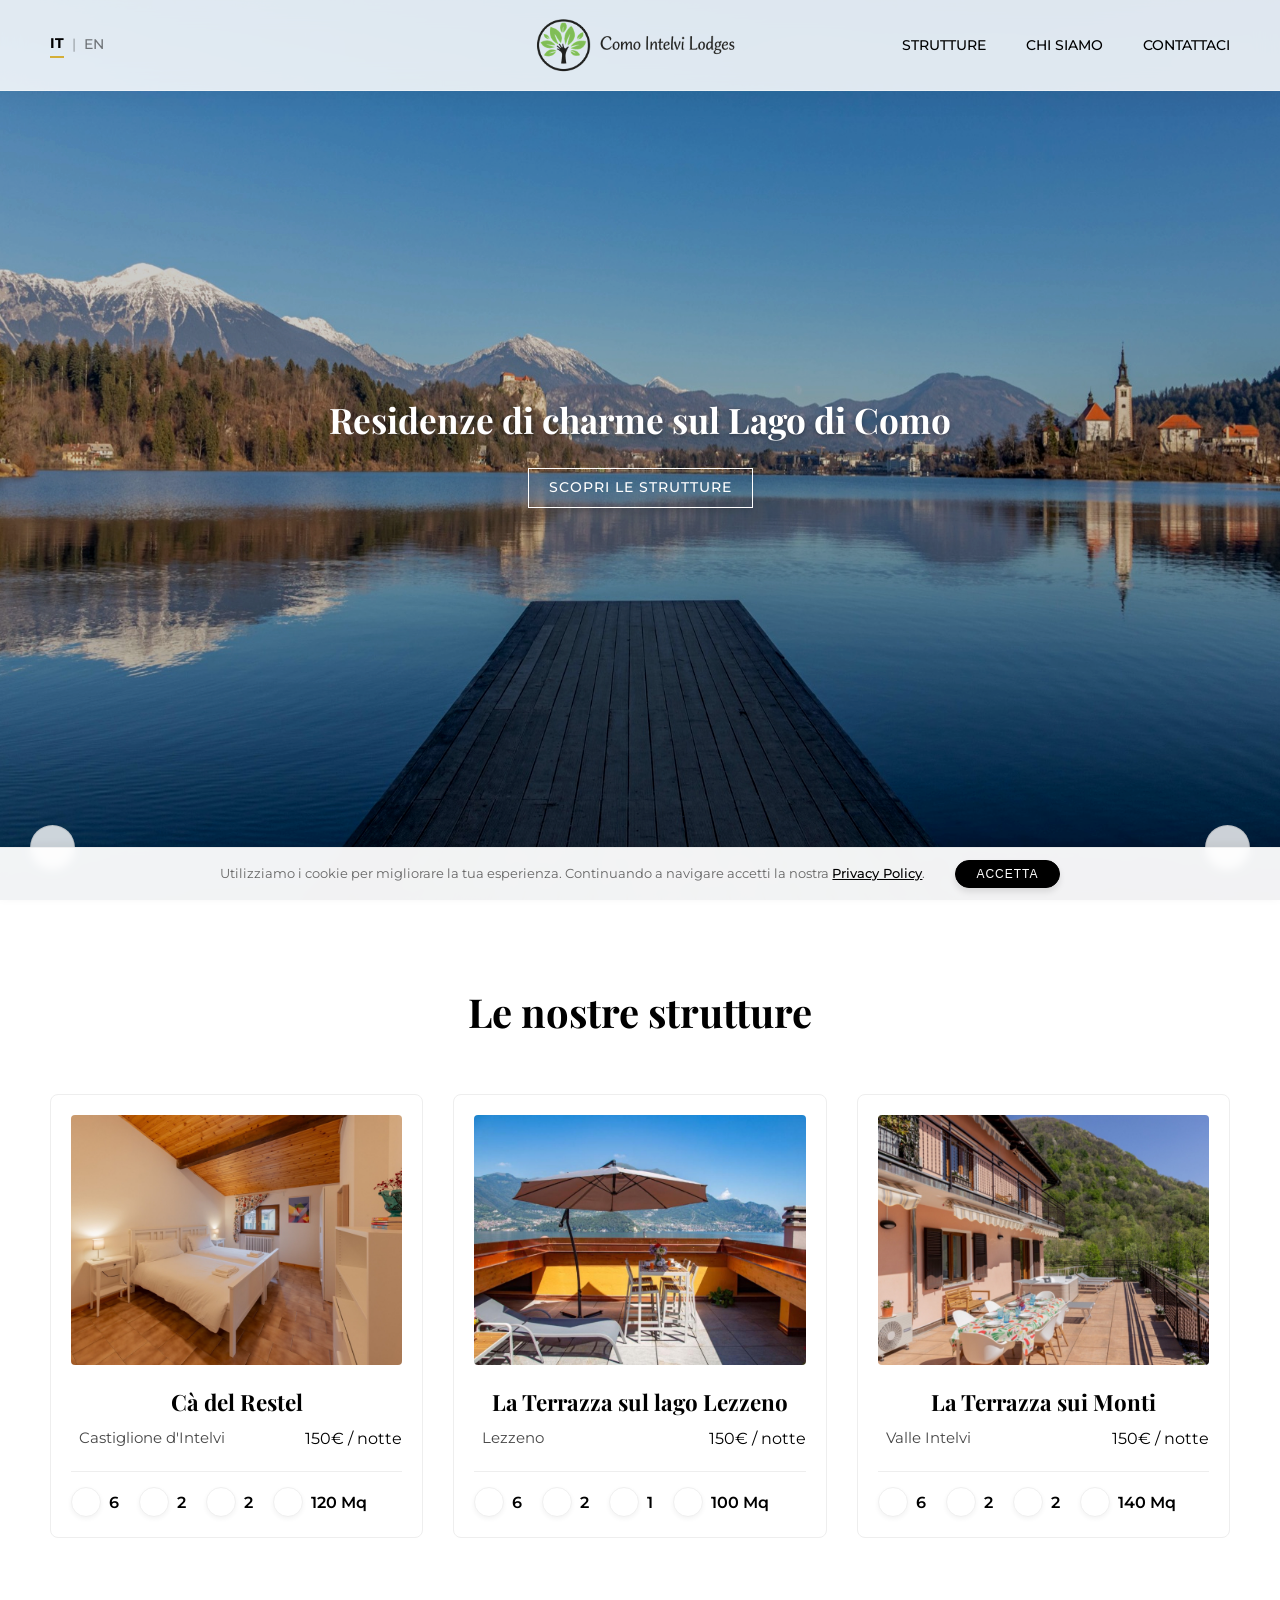
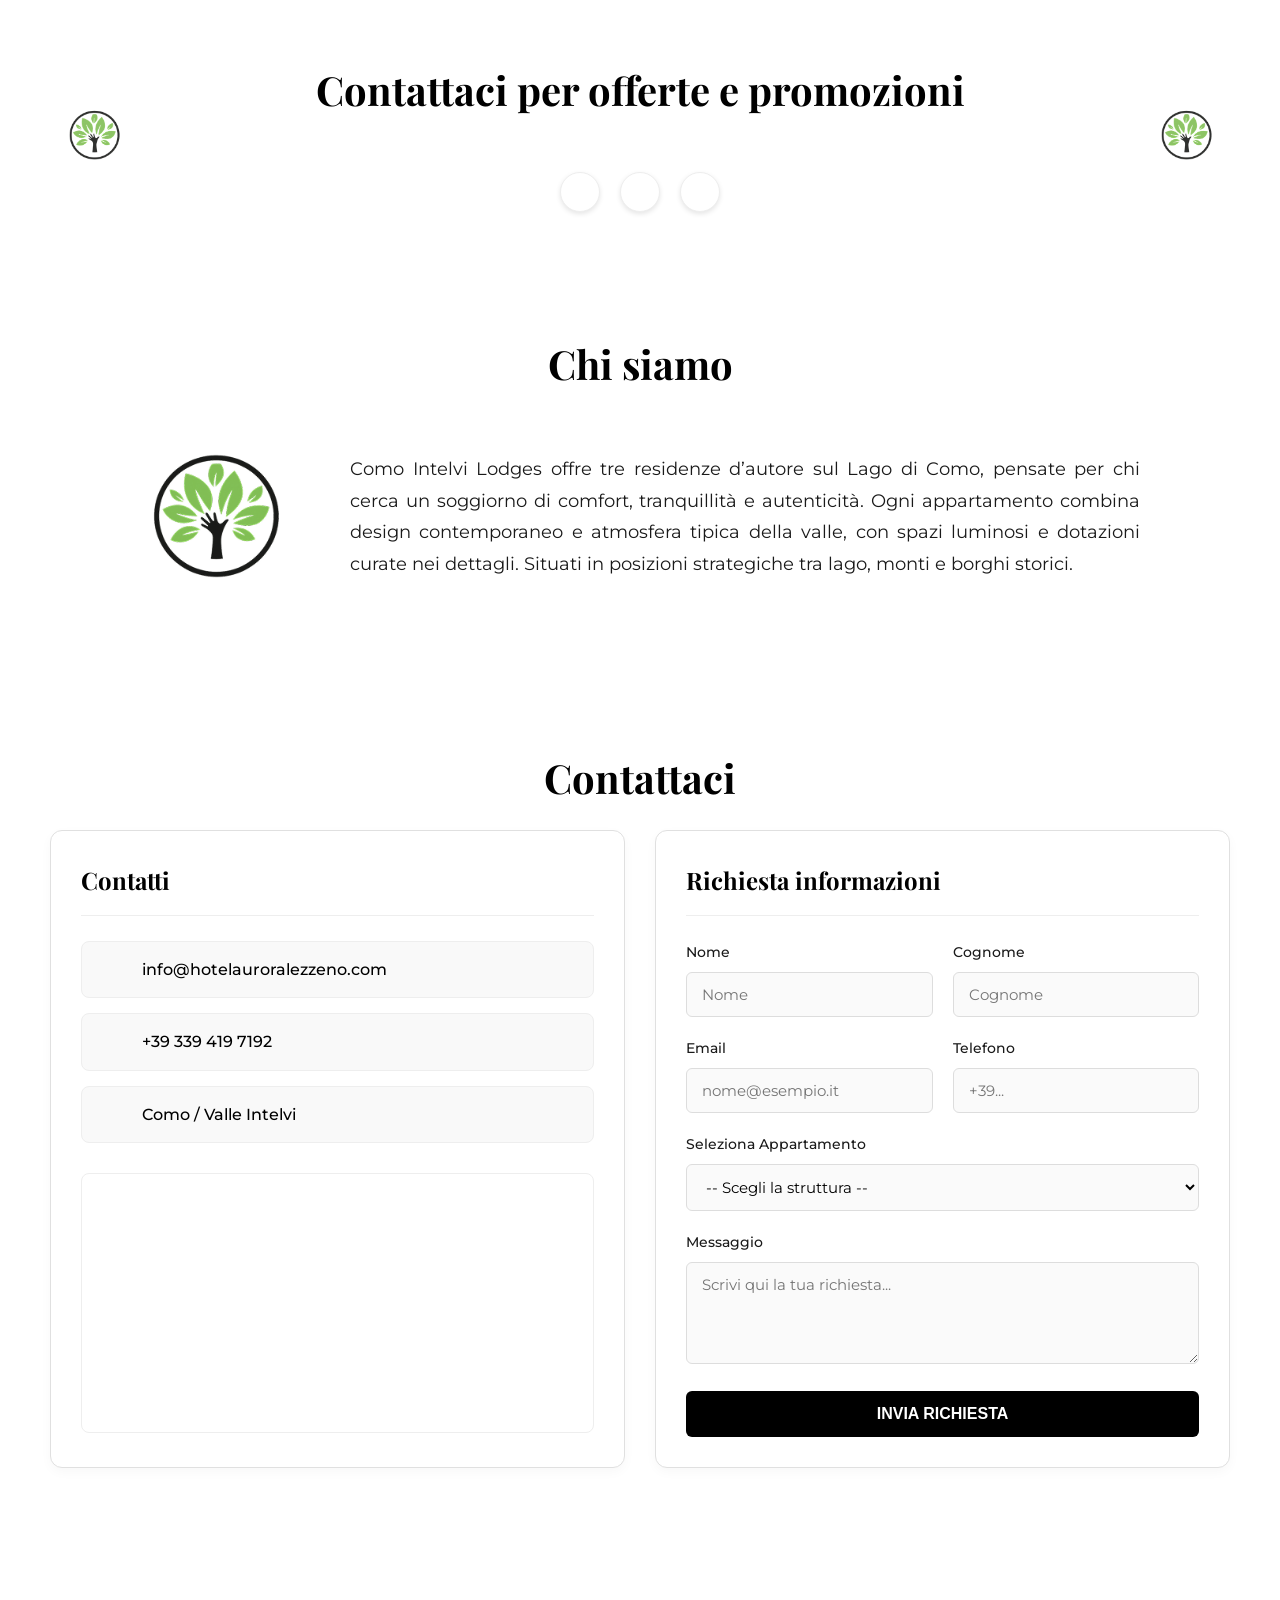
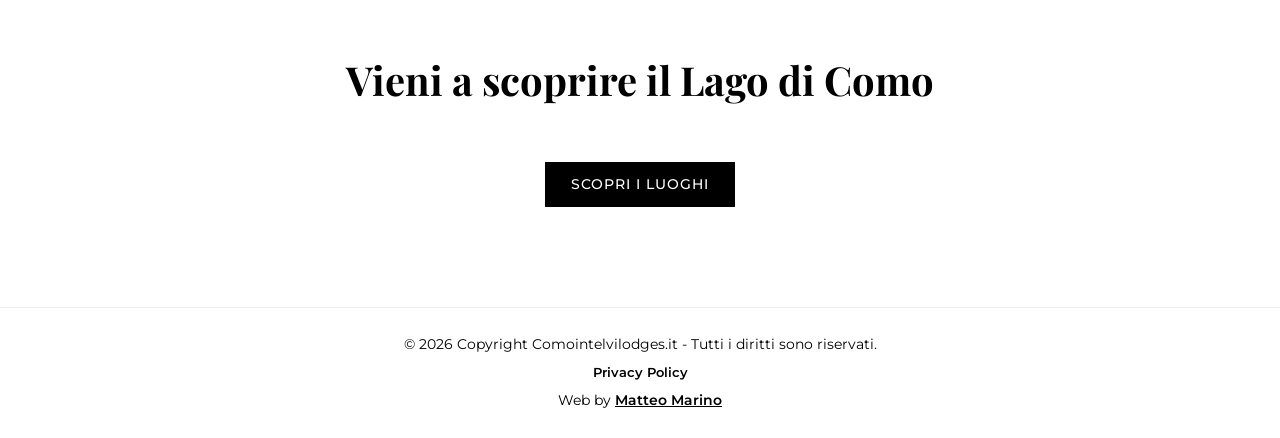
==== index.html @ cec63dc0 "vf 1.1.2 vf 1.1.2" ====
<!DOCTYPE html>
<html lang="it">
<head>
    <meta charset="UTF-8">
    <meta name="viewport" content="width=device-width, initial-scale=1.0">
    <title>Como Intelvi Lodges</title>
    <link rel="preconnect" href="https://fonts.googleapis.com">
    <link rel="preconnect" href="https://fonts.gstatic.com" crossorigin>
    <link href="https://fonts.googleapis.com/css2?family=Montserrat:wght@400;500;600&family=Playfair+Display:wght@700&display=swap" rel="stylesheet">
    <script src="https://unpkg.com/@phosphor-icons/web"></script>
    <link rel="stylesheet" href="style.css?v=10">
    <link rel="stylesheet" href="modal.css">
    <link rel="preload" as="image" href="hero.jpg">
    <link rel="icon" href="favicon.ico" type="image/x-icon">
    
    <!-- Open Graph Meta Tags -->
    <meta property="og:title" content="Como Intelvi Lodges">
    <meta property="og:description" content="Residenze di charme sul Lago di Como">
    <meta property="og:image" content="favicon.png">
    <meta property="og:type" content="website">
    
    <!-- Twitter Card data -->
    <meta name="twitter:card" content="summary_large_image">
    <meta name="twitter:title" content="Como Intelvi Lodges">
    <meta name="twitter:description" content="Residenze di charme sul Lago di Como">
    <meta name="twitter:image" content="favicon.png">

    <div id="cookie-banner" class="cookie-banner">
        <div class="cookie-content">
            <p data-i18n="cookie_text">Utilizziamo i cookie per migliorare la tua esperienza. Continuando a navigare accetti la nostra <a href="privacy.html">Privacy Policy</a>.</p>
            <button id="accept-cookies" class="btn-minimal dark" data-i18n="cookie_accept">Accetta</button>
        </div>
    </div>

    <script src="script.js" defer></script>
</head>
<body>

    <header>
        <div class="lang-switch-container">
            <span class="lang-option active" data-lang="it">IT</span>
            <span class="separator">|</span>
            <span class="lang-option" data-lang="en">EN</span>
        </div>
        <div class="logo-container">
            <img src="logo.png" alt="Como Intelvi Lodges Logo" class="logo">
        </div>
        <div class="menu-toggle">
            <i class="ph ph-list"></i>
        </div>
        <nav>
            <ul>
                <li><a href="#strutture" data-i18n="nav_structures">Strutture</a></li>
                <li><a href="#chi-siamo" data-i18n="nav_about">Chi siamo</a></li>
                <li><a href="#contatti" data-i18n="nav_contact">Contattaci</a></li>
            </ul>
            <img src="favicon.png" alt="Como Intelvi Lodges Icon" class="mobile-menu-icon">
        </nav>
    </header>

    <section id="hero">
        <div class="hero-content">
            <h1 data-i18n="hero_title">Residenze di charme sul Lago di Como</h1>
            <a href="#strutture" class="btn-minimal" data-i18n="hero_cta">Scopri le strutture</a>
        </div>
    </section>

    <section id="strutture">
        <h2 class="reveal" data-i18n="section_structures">Le nostre strutture</h2>
        <div class="strutture-grid">
            <!-- Cà del Restel -->
            <div class="struttura-card" id="card-cadelrestel">
                <img loading="lazy" src="cadelrestel/1.jpg" alt="Cà del Restel" class="card-image">
                <h3>Cà del Restel</h3>
                <div class="card-meta-row">
                    <p class="location"><i class="ph ph-map-pin"></i> Castiglione d'Intelvi</p>
                    <p class="price" data-i18n="price_night">150€ / notte</p>
                </div>
                <div class="card-features">
                    <div class="feature" title="Posti letto" data-i18n-title="feat_beds"><i class="ph ph-bed"></i> 6</div>
                    <div class="feature" title="Bagni" data-i18n-title="feat_bathrooms"><i class="ph ph-shower"></i> 2</div>
                    <div class="feature" title="Posti auto" data-i18n-title="feat_parking"><i class="ph ph-car"></i> 2</div>
                    <div class="feature" title="Superficie" data-i18n-title="feat_surface"><i class="ph ph-ruler"></i> 120 Mq</div>
                </div>
            </div>
            <!-- Terrazza sul lago Lezzeno -->
            <div class="struttura-card" id="card-terrazzalagolezzeno">
                <img src="terrazzalagolezzeno/1.jpg" alt="Terrazza sul lago Lezzeno" class="card-image" loading="lazy">
                <h3>La Terrazza sul lago Lezzeno</h3>
                <div class="card-meta-row">
                    <p class="location"><i class="ph ph-map-pin"></i> Lezzeno</p>
                    <p class="price" data-i18n="price_night">150€ / notte</p>
                </div>
                <div class="card-features">
                    <div class="feature"><i class="ph ph-bed"></i> 6</div>
                    <div class="feature"><i class="ph ph-shower"></i> 2</div>
                    <div class="feature"><i class="ph ph-car"></i> 1</div>
                    <div class="feature"><i class="ph ph-ruler"></i> 100 Mq</div>
                </div>
            </div>
            <!-- La terrazza sui monti -->
            <div class="struttura-card" id="card-terrazzasuimonti">
                <img loading="lazy" src="terrazzasuimonti/1.jpg" alt="La terrazza sui monti" class="card-image">
                <h3>La Terrazza sui Monti</h3>
                <div class="card-meta-row">
                    <p class="location"><i class="ph ph-map-pin"></i> Valle Intelvi</p>
                    <p class="price" data-i18n="price_night">150€ / notte</p>
                </div>
                <div class="card-features">
                    <div class="feature"><i class="ph ph-bed"></i> 6</div>
                    <div class="feature"><i class="ph ph-shower"></i> 2</div>
                    <div class="feature"><i class="ph ph-car"></i> 2</div>
                    <div class="feature"><i class="ph ph-ruler"></i> 140 Mq</div>
                </div>
            </div>
        </div>
    </section>

    <section id="sezione1">
        <img src="favicon.png" class="margin-icon left" alt="Decoration">
        <div class="container">
            <h2 class="reveal" data-i18n="section_offers">Contattaci per offerte e promozioni</h2>
            <div class="contact-icons reveal">
                <a href="https://wa.me/393394197192" target="_blank" class="contact-icon whatsapp">
                    <i class="ph ph-whatsapp-logo"></i>
                </a>
                <a href="mailto:info@hotelauroralezzeno.com" class="contact-icon email">
                    <i class="ph ph-envelope-simple"></i>
                </a>
                <a href="tel:+393394197192" class="contact-icon phone">
                    <i class="ph ph-phone"></i>
                </a>
            </div>
        </div>
        <img src="favicon.png" class="margin-icon right" alt="Decoration">
    </section>

    <section id="chi-siamo">
        <div class="container">
            <h2 class="reveal" data-i18n="section_about">Chi siamo</h2>
            <div class="chi-siamo-wrapper">
                <div class="chi-siamo-image reveal-left">
                    <img src="favicon.png" alt="Como Intelvi Lodges Icon">
                </div>
                <div class="chi-siamo-text reveal-right">
                    <p data-i18n="about_text">Como Intelvi Lodges offre tre residenze d’autore sul Lago di Como, pensate per chi cerca un soggiorno di comfort, tranquillità e autenticità. Ogni appartamento combina design contemporaneo e atmosfera tipica della valle, con spazi luminosi e dotazioni curate nei dettagli. Situati in posizioni strategiche tra lago, monti e borghi storici.</p>
                </div>
            </div>
        </div>
    </section>

    <section id="contatti">
        <div class="container">
            <h2 class="reveal" data-i18n="section_contact">Contattaci</h2>
            <p class="section-subtitle"></p>
            <div class="contatti-wrapper">
                <!-- Box Sinistra: Contatti e Mappa -->
                <div class="contact-card info-card reveal-left">
                    <h3 data-i18n="contact_title">Contatti</h3>
                    <div class="contact-details-boxes">
                        <a href="mailto:info@hotelauroralezzeno.com" class="contact-box">
                            <i class="ph ph-envelope-simple"></i>
                            <span>info@hotelauroralezzeno.com</span>
                        </a>
                        <a href="tel:+393394197192" class="contact-box">
                            <i class="ph ph-phone"></i>
                            <span>+39 339 419 7192</span>
                        </a>
                        <div class="contact-box address">
                            <i class="ph ph-map-pin"></i>
                            <span>Como / Valle Intelvi</span>
                        </div>
                    </div>
                    <div class="map-container">
                        <iframe src="https://www.google.com/maps/embed?pb=!1m18!1m12!1m3!1d179093.0784407519!2d9.066447963364964!3d45.96873549642358!2m3!1f0!2f0!3f0!3m2!1i1024!2i768!4f13.1!3m3!1m2!1s0x4784310557438491%3A0x3344682052601723!2sLago%20di%20Como!5e0!3m2!1sit!2sit!4v1700000000000!5m2!1sit!2sit" width="100%" height="250" style="border:0;" allowfullscreen="" loading="lazy" referrerpolicy="no-referrer-when-downgrade"></iframe>
                    </div>
                </div>

                <!-- Box Destra: Form -->
                <div class="contact-card form-card reveal-right">
                    <h3 data-i18n="form_title">Richiesta informazioni</h3>
                    <form>
                        <div class="form-row">
                            <div class="form-group">
                                <label for="nome" data-i18n="form_name">Nome</label>
                                <input type="text" id="nome" name="nome" placeholder="Nome" data-i18n-placeholder="form_name_placeholder" required>
                            </div>
                            <div class="form-group">
                                <label for="cognome" data-i18n="form_surname">Cognome</label>
                                <input type="text" id="cognome" name="cognome" placeholder="Cognome" data-i18n-placeholder="form_surname_placeholder" required>
                            </div>
                        </div>
                        <div class="form-row">
                            <div class="form-group">
                                <label for="email">Email</label>
                                <input type="email" id="email" name="email" placeholder="nome@esempio.it" required>
                            </div>
                            <div class="form-group">
                                <label for="telefono" data-i18n="form_phone">Telefono</label>
                                <input type="tel" id="telefono" name="telefono" placeholder="+39..." required>
                            </div>
                        </div>
                        <div class="form-group">
                            <label for="appartamento" data-i18n="form_select_apartment">Seleziona Appartamento</label>
                            <select id="appartamento" name="appartamento" required>
                                <option value="" disabled selected data-i18n="form_select_default">-- Scegli la struttura --</option>
                                <option value="cadelrestel">Cà del Restel</option>
                                <option value="terrazzalagolezzeno">Terrazza sul lago Lezzeno</option>
                                <option value="terrazzasuimonti">La terrazza sui monti</option>
                            </select>
                        </div>
                        <div class="form-group">
                            <label for="messaggio" data-i18n="form_message">Messaggio</label>
                            <textarea id="messaggio" name="messaggio" rows="4" placeholder="Scrivi qui la tua richiesta..." data-i18n-placeholder="form_message_placeholder" required></textarea>
                        </div>
                        <button type="submit" class="btn-full" data-i18n="form_submit">Invia richiesta</button>
                    </form>
                </div>
            </div>
        </div>
    </section>

    <section id="scopri-lago">
        <div class="container">
            <h2 class="reveal" data-i18n="section_discover">Vieni a scoprire il Lago di Como</h2>
            <div class="reveal">
                <a href="https://www.lakecomo.is/it/luoghi/" target="_blank" class="btn-black" data-i18n="discover_btn">Scopri i luoghi</a>
            </div>
        </div>
    </section>

    <!-- Floating Action Buttons -->
    <a href="tel:+393394197192" class="float-btn float-left phone" title="Chiamaci" data-i18n-title="action_call">
        <i class="ph ph-phone"></i>
    </a>
    <a href="mailto:info@hotelauroralezzeno.com" class="float-btn float-right email" title="Inviaci una email" data-i18n-title="action_email">
        <i class="ph ph-envelope-simple"></i>
    </a>

    <footer>
        <div class="container">
            <p data-i18n="footer_copyright">&copy; 2026 Copyright Comointelvilodges.it - Tutti i diritti sono riservati.</p>
            <p><a href="privacy.html" style="font-size: 0.8rem; text-decoration: none; color: inherit;" data-i18n="footer_privacy">Privacy Policy</a></p>
            <p class="credits" data-i18n="footer_credits">Web by <a href="https://instagram.com/_matteomarino" target="_blank">Matteo Marino</a></p>
        </div>
    </footer>

    <!-- Mobile Navigation Overlay -->
    <div id="mobile-nav">
        <ul>
            <li><a href="#strutture">Strutture</a></li>
            <li><a href="#chi-siamo">Chi siamo</a></li>
            <li><a href="#contatti">Contattaci</a></li>
        </ul>
        <img src="favicon.png" alt="Como Intelvi Lodges Icon" class="mobile-menu-icon">
    </div>

    <!-- Modal Cà del Restel -->
    <div id="modal-cadelrestel" class="modal">
        <div class="modal-content">
            <span class="close-modal">&times;</span>
            <div class="modal-header">
                <h2>Cà del Restel</h2>
            </div>
            
                        <div class="modal-gallery">
                <!-- Main large photo -->
                <img src="cadelrestel/1.jpg" alt="Cà del Restel Main" class="main-photo" loading="lazy">
                <!-- Grid of other photos -->
                <img src="cadelrestel/2.jpg" alt="Foto 2" loading="lazy">
                <img src="cadelrestel/3.jpg" alt="Foto 3" loading="lazy">
                <img src="cadelrestel/4.jpg" alt="Foto 4" loading="lazy">
                <img src="cadelrestel/5.jpg" alt="Foto 5" loading="lazy">
                <img src="cadelrestel/6.jpg" alt="Foto 6" loading="lazy">
                <img src="cadelrestel/7.jpg" alt="Foto 7" loading="lazy">
                <img src="cadelrestel/8.jpg" alt="Foto 8" loading="lazy">
                <img src="cadelrestel/9.jpg" alt="Foto 9" loading="lazy">
                <img src="cadelrestel/10.jpg" alt="Foto 10" loading="lazy">
                <img src="cadelrestel/11.jpg" alt="Foto 11" loading="lazy">
                <img src="cadelrestel/12.jpg" alt="Foto 12" loading="lazy">
                <img src="cadelrestel/13.jpg" alt="Foto 13" loading="lazy">
                <img src="cadelrestel/14.jpg" alt="Foto 14" loading="lazy">
                <img src="cadelrestel/15.jpg" alt="Foto 15" loading="lazy">
                <img src="cadelrestel/16.jpg" alt="Foto 16" loading="lazy">
                <img src="cadelrestel/17.jpg" alt="Foto 17" loading="lazy">
                <img src="cadelrestel/18.jpg" alt="Foto 18" loading="lazy">
                <img src="cadelrestel/19.jpg" alt="Foto 19" loading="lazy">
                <img src="cadelrestel/20.jpg" alt="Foto 20" loading="lazy">
                <img src="cadelrestel/21.jpg" alt="Foto 21" loading="lazy">
                <img src="cadelrestel/22.jpg" alt="Foto 22" loading="lazy">
                <img src="cadelrestel/23.jpg" alt="Foto 23" loading="lazy">
                <img src="cadelrestel/24.jpg" alt="Foto 24" loading="lazy">
                <img src="cadelrestel/25.jpg" alt="Foto 25" loading="lazy">
            </div>

            <div class="modal-body">
                <div class="modal-description">
                    <h3 data-i18n="modal_desc_title">Descrizione</h3>
                    <p data-i18n="cadelrestel_desc_1">A Castiglione dʼIntelvi, a 13 km da Monte Generoso e 15 km da Villa Carlotta, Cà del Restel propone un alloggio con WiFi gratuito, aria condizionata e terrazza. L’appartamento dispone di 2 posti auto all'aperto (no garage) con colonnina per ricarica elettrica e si trova in una zona dove potrete praticare l’escursionismo e il ciclismo.</p>
                    <p data-i18n="cadelrestel_desc_2">Questo appartamento presenta 3 camere da letto per un totale di 6 posti letto, 2 bagni, lenzuola, asciugamani, 2 TV LCD, una zona pranzo, una cucina con utensili e un balcone con vista sulla montagna. Parco Swissminiatur è a 21 km da questo appartamento, mentre Museo Villa Olmo si trova a 24 km dalla struttura.</p>
                    
                    <div class="modal-features">
                        <div class="modal-feature-item">
                            <i class="ph ph-bed"></i>
                            <div class="modal-feature-text">
                                <span class="value">3</span>
                                <span class="label" data-i18n="feat_bedrooms">Bedrooms</span>
                            </div>
                        </div>
                        <div class="modal-feature-item">
                            <i class="ph ph-users"></i>
                            <div class="modal-feature-text">
                                <span class="value">6</span>
                                <span class="label" data-i18n="feat_beds">Posti Letto</span>
                            </div>
                        </div>
                        <div class="modal-feature-item">
                            <i class="ph ph-shower"></i>
                            <div class="modal-feature-text">
                                <span class="value">2</span>
                                <span class="label" data-i18n="feat_bathrooms">Bathrooms</span>
                            </div>
                        </div>
                        <div class="modal-feature-item">
                            <i class="ph ph-car"></i>
                            <div class="modal-feature-text">
                                <span class="value">2</span>
                                <span class="label" data-i18n="feat_parking">Posti Auto</span>
                            </div>
                        </div>
                        <div class="modal-feature-item">
                            <i class="ph ph-ruler"></i>
                            <div class="modal-feature-text">
                                <span class="value">120 Mq</span>
                                <span class="label" data-i18n="feat_surface">Superficie</span>
                            </div>
                        </div>
                        <div class="modal-feature-item">
                            <i class="ph ph-television"></i>
                            <div class="modal-feature-text">
                                <span class="value">2</span>
                                <span class="label" data-i18n="feat_tv">TV LCD</span>
                            </div>
                        </div>
                        <div class="modal-feature-item">
                            <i class="ph ph-calendar"></i>
                            <div class="modal-feature-text">
                                <span class="value">2016</span>
                                <span class="label" data-i18n="feat_year">Year Built</span>
                            </div>
                        </div>
                        <!-- New Features -->
                        <div class="modal-feature-item">
                            <i class="ph ph-wifi-high"></i>
                            <div class="modal-feature-text">
                                <span class="value" data-i18n="feat_included">Incluso</span>
                                <span class="label">WiFi</span>
                            </div>
                        </div>
                        <div class="modal-feature-item">
                            <i class="ph ph-snowflake"></i>
                            <div class="modal-feature-text">
                                <span class="value" data-i18n="feat_yes">Sì</span>
                                <span class="label" data-i18n="feat_ac">Aria Cond.</span>
                            </div>
                        </div>
                        <div class="modal-feature-item">
                            <i class="ph ph-cigarette"></i>
                            <div class="modal-feature-text">
                                <span class="value" data-i18n="feat_yes">Sì</span>
                                <span class="label" data-i18n="feat_smoking">Area Fumatori</span>
                            </div>
                        </div>
                    </div>
                </div>

                <div class="modal-location">
                    <h3 data-i18n="modal_location_title">Posizione</h3>
                    <div class="address-box">
                        <i class="ph ph-map-pin"></i>
                        <p>Via Roma, 9<br>22023 Castiglione dʼIntelvi (CO)</p>
                    </div>
                    <div class="modal-map">
                        <iframe src="https://www.google.com/maps/embed?pb=!1m18!1m12!1m3!1d2779.673895697672!2d9.0833!3d45.9667!2m3!1f0!2f0!3f0!3m2!1i1024!2i768!4f13.1!3m3!1m2!1s0x478423f8b0b0b0b1%3A0x0!2sVia%20Roma%2C%209%2C%2022023%20Castiglione%20d'Intelvi%20CO!5e0!3m2!1sit!2sit!4v1700000000000!5m2!1sit!2sit" width="100%" height="100%" style="border:0;" allowfullscreen="" loading="lazy" referrerpolicy="no-referrer-when-downgrade"></iframe>
                    </div>
                    <div class="modal-contact-boxes">
                        <a href="mailto:info@hotelauroralezzeno.com" class="contact-box">
                            <i class="ph ph-envelope-simple"></i>
                            <span>info@hotelauroralezzeno.com</span>
                        </a>
                        <a href="tel:+393394197192" class="contact-box">
                            <i class="ph ph-phone"></i>
                            <span>+39 339 419 7192</span>
                        </a>
                    </div>
                </div>
            </div>
        </div>
    </div>

    <!-- Modal Terrazza sul lago Lezzeno -->
    <div id="modal-terrazzalagolezzeno" class="modal">
        <div class="modal-content">
            <span class="close-modal">&times;</span>
            <div class="modal-header">
                <h2>La Terrazza sul lago Lezzeno</h2>
            </div>
            
            <div class="modal-gallery">
                <!-- Main large photo -->
                <img src="terrazzalagolezzeno/1.jpg" alt="Terrazza Lezzeno Main" class="main-photo" loading="lazy">
                <!-- Grid of other photos -->
                <img src="terrazzalagolezzeno/2.jpg" alt="Foto 2" loading="lazy">
            </div>

            <div class="modal-body">
                <div class="modal-description">
                    <h3 data-i18n="modal_desc_title">Descrizione</h3>
                    <p data-i18n="lezzeno_desc_1">Con vista sulla città, La Terrazza sul lago Lezzeno mette a disposizione un alloggio dotato di splendida terrazza rooftop con vista lago stupenda e balcone, a circa 6,5 km da Imbarco Battelli Bellagio. L’alloggio dista 5,7 km da I Giardini di Villa Melzi e offre il WiFi gratuito e 1 posto auto privato scoperto (no garage) a 100 metri.</p>
                    <p data-i18n="lezzeno_desc_2">Questa casa vacanze con aria condizionata comprende 3 camere da letto per un totale di 6 posti letto, un soggiorno, una cucina con utensili, frigorifero e macchina da caffè, 2 TV LCD e 2 bagni con bidet e doccia. Presso questa casa vacanze troverete asciugamani e lenzuola tra i servizi offerti.</p>
                    <p data-i18n="lezzeno_desc_3">Nelle vicinanze potrete praticare il ciclismo. Stazione di Como Lago è a 23 km da questa casa vacanze, mentre Basilica di San Fedele si trova a 24 km dalla struttura. Aeroporto di Bergamo-Orio al Serio si trova a 66 km di distanza.</p>
                    
                    <div class="modal-features">
                        <div class="modal-feature-item">
                            <i class="ph ph-bed"></i>
                            <div class="modal-feature-text">
                                <span class="value">3</span>
                                <span class="label" data-i18n="feat_bedrooms">Bedrooms</span>
                            </div>
                        </div>
                        <div class="modal-feature-item">
                            <i class="ph ph-users"></i>
                            <div class="modal-feature-text">
                                <span class="value">6</span>
                                <span class="label" data-i18n="feat_beds">Posti Letto</span>
                            </div>
                        </div>
                        <div class="modal-feature-item">
                            <i class="ph ph-shower"></i>
                            <div class="modal-feature-text">
                                <span class="value">2</span>
                                <span class="label" data-i18n="feat_bathrooms">Bathrooms</span>
                            </div>
                        </div>
                        <div class="modal-feature-item">
                            <i class="ph ph-car"></i>
                            <div class="modal-feature-text">
                                <span class="value">1</span>
                                <span class="label" data-i18n="feat_parking_single">Posto Auto</span>
                            </div>
                        </div>
                        <div class="modal-feature-item">
                            <i class="ph ph-ruler"></i>
                            <div class="modal-feature-text">
                                <span class="value">100 Mq</span>
                                <span class="label" data-i18n="feat_surface">Superficie</span>
                            </div>
                        </div>
                        <div class="modal-feature-item">
                            <i class="ph ph-television"></i>
                            <div class="modal-feature-text">
                                <span class="value">2</span>
                                <span class="label">TV LCD</span>
                            </div>
                        </div>
                        <div class="modal-feature-item">
                            <i class="ph ph-calendar"></i>
                            <div class="modal-feature-text">
                                <span class="value">2016</span>
                                <span class="label" data-i18n="feat_year">Year Built</span>
                            </div>
                        </div>
                        <div class="modal-feature-item">
                            <i class="ph ph-wifi-high"></i>
                            <div class="modal-feature-text">
                                <span class="value" data-i18n="feat_included">Incluso</span>
                                <span class="label">WiFi</span>
                            </div>
                        </div>
                        <div class="modal-feature-item">
                            <i class="ph ph-snowflake"></i>
                            <div class="modal-feature-text">
                                <span class="value" data-i18n="feat_yes">Sì</span>
                                <span class="label" data-i18n="feat_ac">Aria Cond.</span>
                            </div>
                        </div>
                        <div class="modal-feature-item">
                            <i class="ph ph-cigarette"></i>
                            <div class="modal-feature-text">
                                <span class="value" data-i18n="feat_yes">Sì</span>
                                <span class="label" data-i18n="feat_smoking">Area Fumatori</span>
                            </div>
                        </div>
                    </div>
                </div>

                <div class="modal-location">
                    <h3 data-i18n="modal_location_title">Posizione</h3>
                    <div class="address-box">
                        <i class="ph ph-map-pin"></i>
                        <p>Lezzeno (CO)</p>
                    </div>
                    <div class="modal-map">
                        <iframe src="https://www.google.com/maps/embed?pb=!1m18!1m12!1m3!1d22228.48622631557!2d9.17548855!3d45.94697965!2m3!1f0!2f0!3f0!3m2!1i1024!2i768!4f13.1!3m3!1m2!1s0x478418c303867605%3A0x4081c7921312380!2s22025%20Lezzeno%20CO!5e0!3m2!1sit!2sit!4v1705934000000!5m2!1sit!2sit" width="100%" height="100%" style="border:0;" allowfullscreen="" loading="lazy" referrerpolicy="no-referrer-when-downgrade"></iframe>
                    </div>
                    <div class="modal-contact-boxes">
                        <a href="mailto:info@hotelauroralezzeno.com" class="contact-box">
                            <i class="ph ph-envelope-simple"></i>
                            <span>info@hotelauroralezzeno.com</span>
                        </a>
                        <a href="tel:+393394197192" class="contact-box">
                            <i class="ph ph-phone"></i>
                            <span>+39 339 419 7192</span>
                        </a>
                    </div>
                </div>
            </div>
        </div>
    </div>



    <!-- Modal La Terrazza sui Monti -->
    <div id="modal-terrazzasuimonti" class="modal">
        <div class="modal-content">
            <span class="close-modal">&times;</span>
            <div class="modal-header">
                <h2>La Terrazza sui Monti</h2>
            </div>
            
                        <div class="modal-gallery">
                <!-- Main large photo -->
                <img src="terrazzasuimonti/1.jpg" alt="La Terrazza sui Monti Main" class="main-photo" loading="lazy">
                <!-- Grid of other photos -->
                <img src="terrazzasuimonti/2.jpg" alt="Foto 2" loading="lazy">
                <img src="terrazzasuimonti/3.jpg" alt="Foto 3" loading="lazy">
                <img src="terrazzasuimonti/4.jpg" alt="Foto 4" loading="lazy">
                <img src="terrazzasuimonti/5.jpg" alt="Foto 5" loading="lazy">
                <img src="terrazzasuimonti/6.jpg" alt="Foto 6" loading="lazy">
                <img src="terrazzasuimonti/7.jpg" alt="Foto 7" loading="lazy">
                <img src="terrazzasuimonti/8.jpg" alt="Foto 8" loading="lazy">
                <img src="terrazzasuimonti/9.jpg" alt="Foto 9" loading="lazy">
                <img src="terrazzasuimonti/10.jpg" alt="Foto 10" loading="lazy">
                <img src="terrazzasuimonti/11.jpg" alt="Foto 11" loading="lazy">
                <img src="terrazzasuimonti/12.jpg" alt="Foto 12" loading="lazy">
                <img src="terrazzasuimonti/13.jpg" alt="Foto 13" loading="lazy">
                <img src="terrazzasuimonti/14.jpg" alt="Foto 14" loading="lazy">
                <img src="terrazzasuimonti/15.jpg" alt="Foto 15" loading="lazy">
                <img src="terrazzasuimonti/16.jpg" alt="Foto 16" loading="lazy">
                <img src="terrazzasuimonti/17.jpg" alt="Foto 17" loading="lazy">
                <img src="terrazzasuimonti/18.jpg" alt="Foto 18" loading="lazy">
                <img src="terrazzasuimonti/19.jpg" alt="Foto 19" loading="lazy">
                <img src="terrazzasuimonti/20.jpg" alt="Foto 20" loading="lazy">
                <img src="terrazzasuimonti/21.jpg" alt="Foto 21" loading="lazy">
                <img src="terrazzasuimonti/22.jpg" alt="Foto 22" loading="lazy">
                <img src="terrazzasuimonti/23.jpg" alt="Foto 23" loading="lazy">
                <img src="terrazzasuimonti/24.jpg" alt="Foto 24" loading="lazy">
                <img src="terrazzasuimonti/25.jpg" alt="Foto 25" loading="lazy">
                <img src="terrazzasuimonti/26.jpg" alt="Foto 26" loading="lazy">
                <img src="terrazzasuimonti/27.jpg" alt="Foto 27" loading="lazy">
                <img src="terrazzasuimonti/28.jpg" alt="Foto 28" loading="lazy">
                <img src="terrazzasuimonti/29.jpg" alt="Foto 29" loading="lazy">
                <img src="terrazzasuimonti/30.jpg" alt="Foto 30" loading="lazy">
                <img src="terrazzasuimonti/31.jpg" alt="Foto 31" loading="lazy">
                <img src="terrazzasuimonti/32.jpg" alt="Foto 32" loading="lazy">
                <img src="terrazzasuimonti/33.jpg" alt="Foto 33" loading="lazy">
                <img src="terrazzasuimonti/34.jpg" alt="Foto 34" loading="lazy">
                <img src="terrazzasuimonti/35.jpg" alt="Foto 35" loading="lazy">
                <img src="terrazzasuimonti/36.jpg" alt="Foto 36" loading="lazy">
                <img src="terrazzasuimonti/37.jpg" alt="Foto 37" loading="lazy">
                <img src="terrazzasuimonti/38.jpg" alt="Foto 38" loading="lazy">
                <img src="terrazzasuimonti/39.jpg" alt="Foto 39" loading="lazy">
                <img src="terrazzasuimonti/40.jpg" alt="Foto 40" loading="lazy">
                <img src="terrazzasuimonti/41.jpg" alt="Foto 41" loading="lazy">
                <img src="terrazzasuimonti/42.jpg" alt="Foto 42" loading="lazy">
            </div>

            <div class="modal-body">
                <div class="modal-description">
                    <h3 data-i18n="modal_desc_title">Descrizione</h3>
                    <p data-i18n="monti_desc_1">Con vista sulla vallata e sui monti, La Terrazza sui Monti propone un alloggio con balcone e macchina da caffè, a circa 15 km da Villa Carlotta. Con aria condizionata, l’alloggio è a 13 km da Monte Generoso e offre WiFi gratis e 2 posti auto all'aperto (no garage) con colonnina per ricarica elettrica.</p>
                    <p data-i18n="monti_desc_2">Questo appartamento presenta 3 camere da letto per un totale di 6 posti letto, 2 bagni, lenzuola, asciugamani, 2 TV LCD, una zona pranzo, una cucina con utensili e un terrazzo di 60 mq con vasca Jacuzzi riscaldata, tavoli, lettini e tende da sole. Presso questo appartamento potrete usufruire di una vasca idromassaggio.</p>
                    <p data-i18n="monti_desc_3">Parco Swissminiatur è a 21 km da La Terrazza sui Monti, mentre Museo Villa Olmo si trova a 24 km dalla struttura.</p>
                    
                    <div class="modal-features">
                        <div class="modal-feature-item">
                            <i class="ph ph-bed"></i>
                            <div class="modal-feature-text">
                                <span class="value">3</span>
                                <span class="label" data-i18n="feat_bedrooms">Bedrooms</span>
                            </div>
                        </div>
                        <div class="modal-feature-item">
                            <i class="ph ph-users"></i>
                            <div class="modal-feature-text">
                                <span class="value">6</span>
                                <span class="label" data-i18n="feat_beds">Posti Letto</span>
                            </div>
                        </div>
                        <div class="modal-feature-item">
                            <i class="ph ph-shower"></i>
                            <div class="modal-feature-text">
                                <span class="value">2</span>
                                <span class="label" data-i18n="feat_bathrooms">Bathrooms</span>
                            </div>
                        </div>
                        <div class="modal-feature-item">
                            <i class="ph ph-car"></i>
                            <div class="modal-feature-text">
                                <span class="value">2</span>
                                <span class="label" data-i18n="feat_parking">Posti Auto</span>
                            </div>
                        </div>
                        <div class="modal-feature-item">
                            <i class="ph ph-ruler"></i>
                            <div class="modal-feature-text">
                                <span class="value">140 Mq</span>
                                <span class="label" data-i18n="feat_surface">Superficie</span>
                            </div>
                        </div>
                        <div class="modal-feature-item">
                            <i class="ph ph-television"></i>
                            <div class="modal-feature-text">
                                <span class="value">2</span>
                                <span class="label">TV LCD</span>
                            </div>
                        </div>
                        <div class="modal-feature-item">
                            <i class="ph ph-calendar"></i>
                            <div class="modal-feature-text">
                                <span class="value">2016</span>
                                <span class="label" data-i18n="feat_year">Year Built</span>
                            </div>
                        </div>
                        <div class="modal-feature-item">
                            <i class="ph ph-wifi-high"></i>
                            <div class="modal-feature-text">
                                <span class="value" data-i18n="feat_included">Incluso</span>
                                <span class="label">WiFi</span>
                            </div>
                        </div>
                        <div class="modal-feature-item">
                            <i class="ph ph-snowflake"></i>
                            <div class="modal-feature-text">
                                <span class="value" data-i18n="feat_yes">Sì</span>
                                <span class="label" data-i18n="feat_ac">Aria Cond.</span>
                            </div>
                        </div>
                        <div class="modal-feature-item">
                            <i class="ph ph-bathtub"></i>
                            <div class="modal-feature-text">
                                <span class="value" data-i18n="feat_yes">Sì</span>
                                <span class="label" data-i18n="feat_jacuzzi">Idromassaggio</span>
                            </div>
                        </div>
                    </div>
                </div>

                <div class="modal-location">
                    <h3 data-i18n="modal_location_title">Posizione</h3>
                    <div class="address-box">
                        <i class="ph ph-map-pin"></i>
                        <p>Valle Intelvi (CO)</p>
                    </div>
                    <div class="modal-map">
                        <iframe src="https://www.google.com/maps/embed?pb=!1m18!1m12!1m3!1d44465.78763567431!2d9.055866!3d45.961967!2m3!1f0!2f0!3f0!3m2!1i1024!2i768!4f13.1!3m3!1m2!1s0x478423f779776071%3A0x6c63748231666324!2sCentro%20Valle%20Intelvi%20CO!5e0!3m2!1sit!2sit!4v1700000000000!5m2!1sit!2sit" width="100%" height="100%" style="border:0;" allowfullscreen="" loading="lazy" referrerpolicy="no-referrer-when-downgrade"></iframe>
                    </div>
                    <div class="modal-contact-boxes">
                        <a href="mailto:info@hotelauroralezzeno.com" class="contact-box">
                            <i class="ph ph-envelope-simple"></i>
                            <span>info@hotelauroralezzeno.com</span>
                        </a>
                        <a href="tel:+393394197192" class="contact-box">
                            <i class="ph ph-phone"></i>
                            <span>+39 339 419 7192</span>
                        </a>
                    </div>
                </div>
            </div>
        </div>
    </div>
    
    <!-- Lightbox Container -->
    <div id="lightbox">
        <span class="lightbox-close">&times;</span>
        <img id="lightbox-img" src="" alt="Full screen image">
        <div id="lightbox-caption" class="lightbox-caption"></div>
        <div class="lightbox-controls">
            <div class="lightbox-nav lightbox-prev"><i class="ph ph-caret-left"></i></div>
            <div class="lightbox-nav lightbox-next"><i class="ph ph-caret-right"></i></div>
        </div>
    </div>

</body>
</html>
---- style.css ----
:root {
    --primary-color: #000000; /* Nero puro */
    --secondary-color: #1a1a1a; /* Grigio molto scuro */
    --accent-color: #d4af37; /* Un colore oro/bronzo per "charme" */
    --text-color: #000000; /* Testo nero */
    --bg-light: #ffffff; /* Sfondo bianco come richiesto */
    --white: #ffffff;
    --font-heading: 'Playfair Display', serif;
    --font-body: 'Montserrat', sans-serif;
}

* {
    margin: 0;
    padding: 0;
    box-sizing: border-box;
}

img {
    max-width: 100%;
    height: auto;
    display: block;
}

html {
    scroll-behavior: smooth;
}

html, body {
    overflow-x: hidden;
    width: 100%;
    position: relative;
}

/* Custom Scrollbar */
::-webkit-scrollbar {
    width: 8px;
}

::-webkit-scrollbar-track {
    background: #f9f9f9;
}

::-webkit-scrollbar-thumb {
    background: #ccc;
    border-radius: 4px;
}

::-webkit-scrollbar-thumb:hover {
    background: var(--primary-color);
}

body {
    font-family: var(--font-body);
    color: var(--text-color);
    line-height: 1.6;
    background-color: var(--white); /* Sfondo bianco per il body */
}

/* Keyframes for animations */
@keyframes slowZoom {
    0% { transform: scale(1); }
    100% { transform: scale(1.1); }
}

@keyframes float {
    0% { transform: translateY(0px); }
    50% { transform: translateY(-10px); }
    100% { transform: translateY(0px); }
}

/* Header */
header {
    display: grid;
    grid-template-columns: 1fr auto 1fr; /* 3 colonne: spazio vuoto - logo - menu */
    align-items: center;
    padding: 15px 50px;
    background-color: rgba(255, 255, 255, 0.85); /* Più trasparente per glassmorphism */
    backdrop-filter: blur(12px); /* Blur più forte */
    box-shadow: 0 4px 30px rgba(0,0,0,0.05);
    border-bottom: 1px solid rgba(255, 255, 255, 0.3);
    position: fixed;
    width: 100%;
    top: 0;
    z-index: 1000;
    transition: all 0.3s ease;
}

/* Language Switcher */
.lang-switch-container {
    grid-column: 1;
    display: flex;
    align-items: center;
    gap: 8px;
    font-family: var(--font-body);
    font-size: 0.9rem;
    font-weight: 500;
}

.lang-option {
    cursor: pointer;
    color: var(--primary-color);
    opacity: 0.5;
    transition: all 0.3s ease;
}

.lang-option:hover {
    opacity: 1;
}

.lang-option.active {
    opacity: 1;
    font-weight: 700;
    border-bottom: 2px solid var(--accent-color);
}

.separator {
    color: var(--primary-color);
    opacity: 0.3;
}

.logo-container {
    grid-column: 2; /* Il logo va nella colonna centrale */
    display: flex;
    justify-content: center;
    align-items: center;
}

.logo-container .logo {
    max-height: 60px;
    width: auto;
}

.menu-toggle {
    display: none;
    font-size: 2rem;
    cursor: pointer;
    color: var(--primary-color);
    grid-column: 3; /* Su desktop è nascosto comunque */
    justify-self: end;
}

nav {
    grid-column: 3; /* Il menu va nella colonna di destra */
    justify-self: end; /* Allinea il menu all'estremità destra */
}

nav ul {
    list-style: none;
    display: flex;
    gap: 40px;
}

nav a {
    text-decoration: none;
    color: var(--primary-color);
    font-weight: 500;
    text-transform: uppercase;
    font-size: 0.9rem;
    transition: color 0.3s;
}

nav a:hover {
    color: var(--accent-color);
}

.mobile-menu-icon {
    display: none; /* Hidden on desktop */
}

/* Hero Section */
#hero {
    height: 100vh;
    width: 100%;
    background-color: var(--white);
    /* Image moved to ::after for animation */
    position: sticky; /* Sticky per effetto parallax */
    top: 0;
    z-index: 0;
    display: flex;
    justify-content: center;
    align-items: center;
    text-align: center;
    padding: 0 20px;
    overflow: hidden; /* Important for zoom overflow */
}

#hero::after {
    content: '';
    position: absolute;
    top: 0;
    left: 0;
    width: 100%;
    height: 100%;
    background-image: url('hero.jpg');
    background-size: cover;
    background-position: center;
    z-index: 0;
    animation: slowZoom 20s infinite alternate ease-in-out;
    filter: contrast(1.1); /* Leggero contrasto per migliorare la percezione della nitidezza */
}

#hero::before {
    /* Overlay scuro leggero per migliorare leggibilità testo */
    content: '';
    position: absolute;
    top: 0;
    left: 0;
    width: 100%;
    height: 100%;
    background: rgba(0, 0, 0, 0.2); /* Leggera ombreggiatura scura */
    z-index: 1;
}

.hero-content {
    position: relative;
    z-index: 2;
}

.hero-content h1 {
    font-family: var(--font-heading);
    font-size: 2.2rem; /* Molto più piccolo di prima (era 3.5rem) */
    margin-bottom: 20px;
    color: var(--white); /* Testo bianco per contrasto su sfondo scuro */
    text-shadow: 0 2px 4px rgba(0, 0, 0, 0.3);
}

.btn-minimal {
    display: inline-block;
    padding: 8px 20px; /* Ridotto padding (era 12px 30px) */
    font-size: 0.85rem; /* Testo più piccolo */
    border: 1px solid var(--white); /* Bordo bianco */
    color: var(--white); /* Testo bianco */
    text-decoration: none;
    text-transform: uppercase;
    font-weight: 500;
    letter-spacing: 1px;
    transition: all 0.3s ease;
    box-shadow: 0 4px 6px rgba(0,0,0,0.1);
}

.btn-minimal:hover {
    background-color: var(--white);
    color: var(--primary-color);
    transform: translateY(-2px);
    box-shadow: 0 8px 15px rgba(0,0,0,0.2);
}

.btn-minimal:active {
    transform: translateY(1px);
}

.btn-minimal.dark {
    background-color: var(--primary-color);
    color: var(--white);
    border: 1px solid var(--primary-color);
    cursor: pointer;
}

.btn-minimal.dark:hover {
    background-color: transparent;
    color: var(--primary-color);
}

/* Strutture Section */
#strutture {
    padding: 80px 50px;
    background-color: var(--white); /* Sfondo bianco */
    text-align: center;
    position: relative;
    z-index: 1;
    box-shadow: 0 -10px 20px rgba(0,0,0,0.05); /* Ombra per stacco visivo */
}

#strutture h2, #contatti h2, #chi-siamo h2, #sezione1 h2, #scopri-lago h2 {
    font-family: var(--font-heading);
    font-size: 2.5rem;
    margin-bottom: 50px;
    color: var(--primary-color);
    text-align: center;
}

.strutture-grid {
    display: grid;
    grid-template-columns: repeat(auto-fit, minmax(300px, 1fr));
    gap: 30px;
    max-width: 1200px;
    margin: 0 auto;
}

.struttura-card {
    background: var(--white);
    padding: 20px;
    border: 1px solid #eee; /* Bordo leggero per distinguere le card su sfondo bianco */
    border-radius: 8px;
    transition: opacity 0.8s ease-out, transform 0.8s ease-out, box-shadow 0.3s;
    opacity: 0;
    transform: translateY(50px);
}

.struttura-card.visible {
    opacity: 1;
    transform: translateY(0);
}

/* Staggered delay for sequential appearance */
.struttura-card:nth-child(1) { transition-delay: 0.1s; }
.struttura-card:nth-child(2) { transition-delay: 0.3s; }
.struttura-card:nth-child(3) { transition-delay: 0.5s; }

.struttura-card:hover {
    transform: translateY(-10px) scale(1.02);
    box-shadow: 0 20px 40px rgba(0,0,0,0.1);
    transition: transform 0.4s cubic-bezier(0.175, 0.885, 0.32, 1.275), box-shadow 0.4s;
    transition-delay: 0s; /* No delay on hover */
    z-index: 2; /* Lift above others */
}

.card-image {
    width: 100%;
    height: 250px; /* Altezza fissa per uniformità */
    object-fit: cover;
    border-radius: 4px;
    margin-bottom: 20px;
}

.struttura-card h3 {
    font-family: var(--font-heading);
    margin-bottom: 5px;
    color: var(--primary-color);
    font-size: 1.4rem;
}

.card-meta-row {
    display: flex;
    justify-content: space-between;
    align-items: center;
    margin-bottom: 20px;
}

.card-meta-row .location {
    margin-bottom: 0;
}

.price {
    color: var(--text-color); /* Nero normale */
    font-weight: 400; /* Font normale */
    font-size: 1rem;
    font-family: var(--font-body);
}

.location {
    color: var(--secondary-color);
    font-size: 0.95rem;
    margin-bottom: 20px;
    display: flex;
    align-items: center;
    gap: 8px;
    opacity: 0.8;
}

.location i {
    font-size: 0.9rem;
}

.card-features {
    display: flex;
    align-items: center;
    gap: 20px;
    margin-top: 15px;
    padding-top: 15px;
    border-top: 1px solid #eee;
    color: var(--primary-color);
}

.feature {
    display: flex;
    align-items: center;
    gap: 8px;
    font-weight: 600;
    font-size: 1rem;
}

.feature i {
    font-size: 0.9rem;
    color: var(--primary-color);
    background-color: #ffffff;
    width: 30px;
    height: 30px;
    line-height: 30px;
    text-align: center;
    border-radius: 50%;
    box-shadow: 0 2px 5px rgba(0,0,0,0.05);
    border: 1px solid #f0f0f0;
}

/* Reveal Animation */
.reveal {
    opacity: 0;
    transform: translateY(30px);
    transition: opacity 0.8s ease-out, transform 0.8s ease-out;
}

.reveal.active {
    opacity: 1;
    transform: translateY(0);
}

.reveal-left {
    opacity: 0;
    transform: translateX(-30px);
    transition: opacity 0.8s ease-out, transform 0.8s ease-out;
}

.reveal-left.active {
    opacity: 1;
    transform: translateX(0);
}

.reveal-right {
    opacity: 0;
    transform: translateX(30px);
    transition: opacity 0.8s ease-out, transform 0.8s ease-out;
}

.reveal-right.active {
    opacity: 1;
    transform: translateX(0);
}

/* Sezione 1 - Offerte e Promozioni */
#sezione1 {
    padding: 40px 50px;
    background-color: var(--white); /* Sfondo bianco */
    text-align: center;
    position: relative;
    z-index: 1;
    overflow: hidden; /* Prevent horizontal scroll if images are too big or positioned out */
}

.margin-icon {
    position: absolute;
    top: 50%;
    transform: translateY(-50%);
    width: 60px; /* Size of the favicon */
    height: auto;
    opacity: 0; /* Hidden initially for transition */
    z-index: 0;
    transition: opacity 1.5s ease-out, transform 1.5s ease-out; /* Smooth long transition */
}

.margin-icon.left {
    left: 5%;
    transform: translateY(-50%) translateX(-100px); /* Start off-screen left */
}

.margin-icon.right {
    right: 5%;
    transform: translateY(-50%) translateX(100px); /* Start off-screen right */
}

/* Visible state */
.margin-icon.visible {
    opacity: 0.9;
    transform: translateY(-50%) translateX(0); /* Reset to original position */
}

/* Mobile responsive for margin icons - hide or adjust */
@media (max-width: 768px) {
    .margin-icon {
        display: none; /* Hide margin icons on mobile as they clutter the view and cause layout issues */
    }
}

/* Scopri Lago Section */
#scopri-lago {
    padding: 100px 20px;
    background-image: url('sfondo.jpg');
    background-size: cover;
    background-position: center;
    background-attachment: fixed; /* Parallax effect */
    position: relative;
    text-align: center;
    z-index: 1;
}

#scopri-lago::before {
    content: '';
    position: absolute;
    top: 0;
    left: 0;
    width: 100%;
    height: 100%;
    background: rgba(255, 255, 255, 0.2); /* Light overlay to keep it bright? Or dark? Let's try light if they want black button */
    /* Actually, usually images need dark overlay for white text, or light overlay for black text.
       If button is black, maybe the text should be black too?
       The user didn't specify text color.
       Let's assume they want the image to be visible.
       If I use a light overlay, black text and black button will pop.
       If I use a dark overlay, white text and black button (with maybe white border) might work.
       
       Let's look at the previous context. They wanted "white background" before. Now "sfondo.jpg".
       If I use no overlay, text might be unreadable.
       
       Let's try a very light overlay or no overlay but ensure text is readable. 
       Actually, let's go with a standard parallax style but keep the text dark if the image is light, or text white if image is dark.
       Since I don't know the image brightness, a safe bet is a white overlay with some transparency if we want to keep the black theme, OR a dark overlay with white text.
       
       Given the previous "white background" request, maybe they like the "light" feel.
       But "sfondo.jpg" sounds like a specific scenic photo.
       Let's try:
       - Background image
       - White text (usually looks best on photos)
       - Black button (as requested)
       - Dark overlay (to make white text readable)
       
       Wait, if the button is black, it might get lost on a dark overlay.
       Let's add a white border to the black button in this specific section if needed, or just rely on the button's hover effect.
       
       Actually, I'll stick to the "btn-black" class I made.
       Let's try making the text white, as that's standard for "scenic" sections.
    */
    background: rgba(255, 255, 255, 0.3); /* Let's try a light overlay so the black button stands out */
    z-index: 1;
}

#scopri-lago .container {
    position: relative;
    z-index: 2;
}

/* Override h2 color for this section if needed, or let it inherit black */
#scopri-lago h2 {
    color: var(--primary-color); /* Keep it black/dark */
    text-shadow: 0 2px 4px rgba(255,255,255,0.5); /* White shadow for readability */
    margin-bottom: 30px;
}

/* h2 style is inherited from common section headers */

.contact-icons {
    display: flex;
    justify-content: center;
    gap: 20px;
    margin-top: 15px;
}

.contact-icon {
    display: flex;
    justify-content: center;
    align-items: center;
    width: 40px; /* Molto più piccoli */
    height: 40px;
    border-radius: 50%;
    background-color: var(--white);
    color: var(--primary-color);
    font-size: 1.1rem;
    text-decoration: none;
    box-shadow: 0 2px 5px rgba(0,0,0,0.1);
    transition: all 0.3s ease;
    border: 1px solid #eee;
}

.contact-icon:hover {
    transform: translateY(-3px);
    box-shadow: 0 4px 10px rgba(0,0,0,0.15);
}

.contact-icon.whatsapp:hover {
    color: #25D366;
    border-color: #25D366;
}

.contact-icon.email:hover {
    color: #EA4335;
    border-color: #EA4335;
}

.contact-icon.phone:hover {
    color: #34B7F1;
    border-color: #34B7F1;
}

@media (max-width: 768px) {
    #sezione1 {
        padding: 50px 20px;
    }
    
    /* h2 style handled by common rule */

    .contact-icons {
        gap: 15px;
    }

    .contact-icon {
        width: 35px;
        height: 35px;
        font-size: 1rem;
    }
}

/* Chi Siamo Section */
#chi-siamo {
    padding: 80px 50px;
    background-color: var(--white);
    position: relative;
    z-index: 1;
}

.chi-siamo-wrapper {
    display: flex;
    align-items: center;
    justify-content: center;
    gap: 60px;
    max-width: 1000px;
    margin: 0 auto;
}

.chi-siamo-image {
    flex: 0 0 150px;
    display: flex;
    justify-content: center;
    align-items: center;
}

.chi-siamo-image img {
    width: 100%;
    max-width: 150px;
    height: auto;
    object-fit: contain;
}

.chi-siamo-text {
    flex: 1;
}

.chi-siamo-text p {
    font-size: 1.1rem;
    line-height: 1.8;
    color: var(--secondary-color);
    text-align: justify;
}

@media (max-width: 768px) {
    .chi-siamo-wrapper {
        flex-direction: column;
        text-align: center;
        gap: 30px;
        width: 100%; /* Force full width */
    }

    .chi-siamo-text p {
        text-align: center;
    }
}

/* Contatti Section */
#contatti {
    padding: 80px 50px;
    background-color: var(--white);
    position: relative;
    z-index: 1;
}

.section-subtitle {
    text-align: center;
    margin-bottom: 50px;
    margin-top: -30px;
    color: var(--secondary-color);
    font-size: 1.1rem;
}

.container {
    max-width: 1200px;
    margin: 0 auto;
}

.contatti-wrapper {
    display: flex;
    flex-wrap: wrap;
    gap: 30px; /* Gap tra le due card */
}

/* Card Style */
.contact-card {
    flex: 1;
    min-width: 350px;
    background: var(--white);
    border: 1px solid #e0e0e0;
    border-radius: 12px; /* Radius più morbido */
    padding: 30px;
    box-shadow: 0 4px 12px rgba(0,0,0,0.03); /* Ombra leggera */
    transition: transform 0.3s ease, box-shadow 0.3s ease;
}

.contact-card:hover {
    transform: translateY(-5px);
    box-shadow: 0 15px 30px rgba(0,0,0,0.08);
}

.contact-card h3 {
    font-family: var(--font-heading);
    font-size: 1.5rem;
    margin-bottom: 25px;
    color: var(--primary-color);
    border-bottom: 1px solid #eee;
    padding-bottom: 15px;
}

/* Info Card (Left) */
.contact-details-boxes {
    margin-bottom: 30px;
    display: flex;
    flex-direction: column;
    gap: 15px;
}

/* contact-box style is shared via modal.css or redefined here if needed.
   Since modal.css is loaded AFTER style.css usually, but let's be safe and add it here too or make sure modal.css classes are available.
   Wait, modal.css is linked in index.html. But usually style.css is main.
   Let's add the specific styles for .contact-details-boxes .contact-box here to ensure they render correctly in the main page contact section.
*/

.contact-details-boxes .contact-box {
    display: flex;
    align-items: center;
    gap: 15px;
    padding: 15px;
    background-color: #f9f9f9;
    border: 1px solid #eee;
    border-radius: 8px;
    text-decoration: none;
    color: var(--text-color);
    transition: all 0.3s ease;
}

.contact-details-boxes .contact-box:hover {
    background-color: var(--white);
    border-color: var(--primary-color);
    box-shadow: 0 5px 15px rgba(0,0,0,0.05);
    transform: translateY(-2px);
}

.contact-details-boxes .contact-box i {
    font-size: 1.5rem;
    color: var(--primary-color);
    min-width: 30px;
    text-align: center;
}

.contact-details-boxes .contact-box span {
    font-family: var(--font-body);
    font-size: 1rem;
    font-weight: 500;
}

.contact-details-boxes .contact-box.address {
    cursor: default;
}

.contact-details-boxes .contact-box.address:hover {
    transform: none;
    box-shadow: none;
    border-color: #eee;
    background-color: #f9f9f9;
}

.map-container {
    width: 100%;
    border-radius: 8px;
    overflow: hidden;
    border: 1px solid #eee;
    margin-top: 20px;
}

/* Form Card (Right) */
.form-row {
    display: flex;
    gap: 20px;
    margin-bottom: 0; /* Il margin bottom è gestito dai form-group */
}

.form-row .form-group {
    flex: 1;
}

.form-group {
    margin-bottom: 20px;
}

.form-group label {
    display: block;
    margin-bottom: 8px;
    font-size: 0.9rem;
    color: var(--secondary-color);
    font-weight: 500;
}

.form-group input,
.form-group select,
.form-group textarea {
    width: 100%;
    padding: 12px 15px;
    border: 1px solid #ddd;
    border-radius: 6px;
    font-family: var(--font-body);
    font-size: 0.95rem;
    background-color: #fafafa;
    transition: all 0.3s;
}

.form-group input:focus,
.form-group select:focus,
.form-group textarea:focus {
    outline: none;
    border-color: var(--primary-color);
    background-color: var(--white);
    box-shadow: 0 0 0 3px rgba(44, 62, 80, 0.1);
}

.btn-full {
    display: block;
    width: 100%;
    padding: 14px;
    background-color: var(--primary-color);
    color: var(--white);
    border: none;
    border-radius: 6px;
    font-size: 1rem;
    font-weight: 600;
    text-transform: uppercase;
    cursor: pointer;
    transition: background-color 0.3s;
}

.btn-full:hover {
    background-color: var(--primary-color);
}

.btn-outline {
    display: inline-block;
    padding: 10px 25px;
    font-size: 0.9rem;
    border: 1px solid var(--primary-color);
    color: var(--primary-color);
    text-decoration: none;
    text-transform: uppercase;
    font-weight: 500;
    letter-spacing: 1px;
    transition: all 0.3s ease;
    margin-top: 20px;
}

.btn-outline:hover {
    background-color: var(--primary-color);
    color: var(--white);
}

.btn-black {
    display: inline-block;
    padding: 10px 25px;
    font-size: 0.9rem;
    background-color: var(--primary-color);
    color: var(--white);
    border: 1px solid var(--primary-color);
    text-decoration: none;
    text-transform: uppercase;
    font-weight: 500;
    letter-spacing: 1px;
    transition: all 0.3s ease;
    margin-top: 20px;
}

.btn-black:hover {
    background-color: transparent;
    color: var(--primary-color);
}

/* Floating Action Buttons */
.float-btn {
    position: fixed;
    bottom: 30px;
    width: 45px;
    height: 45px;
    border-radius: 50%;
    background-color: transparent; /* Minimal: Transparent background */
    color: var(--primary-color); /* Dark icon */
    border: 1px solid rgba(0,0,0,0.1); /* Subtle border */
    display: flex;
    justify-content: center;
    align-items: center;
    text-decoration: none;
    transition: all 0.3s ease;
    font-size: 1.2rem;
    z-index: 998;
    background-color: rgba(255, 255, 255, 0.8); /* Glassmorphism effect */
    backdrop-filter: blur(5px);
}

.float-left {
    left: 30px;
}

.float-right {
    right: 30px;
}

.float-btn:hover {
    transform: translateY(-3px);
    background-color: var(--primary-color);
    color: var(--white);
    border-color: var(--primary-color);
    box-shadow: 0 4px 12px rgba(0,0,0,0.15);
}

/* Mobile adjustments for floating buttons */
@media (max-width: 768px) {
    .float-btn {
        bottom: 10px; /* Fallback */
        bottom: calc(10px + env(safe-area-inset-bottom)); /* Adatta per iPhone X+ */
        width: 50px;
        height: 50px;
        font-size: 1.4rem;
        z-index: 1500;
        background-color: #ffffff;
        box-shadow: 0 4px 15px rgba(0,0,0,0.25);
        border: 1px solid #f0f0f0;
    }
    
    .float-left {
        left: 20px;
    }

    .float-right {
        right: 20px;
    }
}

/* Cookie Banner - Minimal */
.cookie-banner {
    position: fixed;
    bottom: -100%; /* Hidden initially */
    left: 0;
    width: 100%;
    background-color: rgba(255, 255, 255, 0.95); /* Semi-transparent white */
    backdrop-filter: blur(5px);
    box-shadow: 0 -2px 10px rgba(0,0,0,0.05); /* Very light shadow */
    padding: 12px 20px; /* Reduced padding */
    z-index: 2000;
    transition: bottom 0.6s cubic-bezier(0.2, 0.8, 0.2, 1);
    border-top: 1px solid rgba(0,0,0,0.05);
}

.cookie-banner.show {
    bottom: 0;
}

.cookie-content {
    max-width: 900px;
    margin: 0 auto;
    display: flex;
    justify-content: center;
    align-items: center;
    gap: 30px;
}

.cookie-content p {
    font-size: 0.8rem; /* Small text */
    margin: 0;
    color: #666;
    line-height: 1.4;
}

.cookie-content a {
    color: var(--primary-color);
    text-decoration: underline;
    font-weight: 500;
}

/* Override button style for minimal look */
.cookie-content button {
    padding: 6px 20px !important;
    font-size: 0.75rem !important;
    border-radius: 50px;
    text-transform: uppercase;
    letter-spacing: 1px;
    margin-top: 0 !important;
    white-space: nowrap;
}

@media (max-width: 768px) {
    .cookie-banner {
        padding: 15px 20px;
    }
    .cookie-content {
        flex-direction: row; /* Keep it side-by-side on mobile for minimal height */
        justify-content: space-between;
        gap: 15px;
        text-align: left;
    }
    .cookie-content p {
        font-size: 0.7rem;
    }
}

/* Footer */
footer {
    background-color: var(--white); /* Sfondo bianco come richiesto */
    color: var(--primary-color); /* Testo scuro */
    text-align: center;
    padding: 20px 0;
    font-size: 0.9rem;
    position: relative;
    z-index: 1;
    border-top: 1px solid #eee; /* Separatore leggero */
}

footer p {
    margin: 5px 0;
}

footer a {
    color: var(--primary-color); /* Link scuri */
    text-decoration: underline;
    font-weight: 600;
}

footer a:hover {
    color: var(--accent-color);
}

/* Mobile Responsive */
@media (max-width: 768px) {
    header {
        padding: 15px 20px;
    }

    .menu-toggle {
        display: block;
        z-index: 1001;
    }
}

/* Mobile Navigation Overlay - Outside Header context */
#mobile-nav {
    display: none; /* Hidden by default (desktop) */
}

/* Mobile Responsive */
@media (max-width: 768px) {
    /* Hide original nav on mobile */
    nav {
        display: none !important;
    }

    /* Show mobile nav logic */
    #mobile-nav {
        position: fixed;
        top: -100%; /* Start off-screen top */
        left: 0;
        width: 100%; /* Full width */
        height: 100vh; /* Full height */
        background-color: rgba(255, 255, 255, 0.98);
        display: flex;
        flex-direction: column;
        justify-content: center;
        align-items: center;
        transition: top 0.3s cubic-bezier(0.2, 0.8, 0.2, 1), visibility 0s linear 0.3s;
        z-index: 998; /* Below header (1000) but above content */
        visibility: hidden;
        box-shadow: 0 10px 30px rgba(0,0,0,0.1);
        padding: 0;
        margin: 0;
    }

    #mobile-nav.active {
        top: 0;
        visibility: visible;
        transition: top 0.3s cubic-bezier(0.2, 0.8, 0.2, 1), visibility 0s linear 0s;
    }

    #mobile-nav ul {
        list-style: none;
        padding: 0;
        margin: 0 0 40px 0;
        display: flex;
        flex-direction: column;
        align-items: center;
        gap: 30px;
        width: 100%;
    }

    #mobile-nav a {
        text-decoration: none;
        color: var(--primary-color);
        font-family: var(--font-body);
        font-size: 1.4rem;
        font-weight: 600;
        letter-spacing: 1px;
        text-transform: uppercase;
        display: block;
        text-align: center;
    }

    .mobile-menu-icon {
        width: 60px;
        height: auto;
        opacity: 0.8;
        display: block;
    }


    #hero {
        /* Mobile background logic updated to match new structure */
        position: sticky; /* Re-enable sticky for parallax effect */
        top: 0;
        z-index: 0;
    }

    #hero::after {
        background-image: url('heromobile.jpg');
        background-attachment: scroll; /* Meglio su mobile */
        animation: none; /* Disable zoom on mobile for performance */
    }

    #scopri-lago {
        background-attachment: scroll; /* Fix jittery scroll on mobile */
        background-position: center;
    }

    .hero-content h1 {
        font-size: 2rem; /* Ridimensionato per mobile */
        padding: 0 10px;
    }

    /* Padding generali ridotti per mobile */
    #strutture, #chi-siamo, #contatti {
        padding: 60px 20px;
    }

    #strutture h2, #contatti h2, #chi-siamo h2, #sezione1 h2, #scopri-lago h2 {
        font-size: 2rem;
        margin-bottom: 30px;
    }

    .chi-siamo-wrapper {
        flex-direction: column;
        text-align: center;
        gap: 30px;
        width: 100%; /* Force full width */
    }

    .chi-siamo-text p {
        text-align: center;
        font-size: 1rem;
    }

    .contatti-wrapper {
        flex-direction: column;
    }
    
    .contact-card {
        min-width: 0;
        width: 100%;
        padding: 20px;
    }

    /* Ridimensionamento strutture su mobile */
    .struttura-card {
        padding: 15px;
    }
    
    .strutture-grid {
        display: flex;
        flex-direction: column;
        gap: 30px;
    }

    .card-image {
        height: 180px; /* Immagine più bassa su mobile */
        margin-bottom: 15px;
    }

    .struttura-card h3 {
        font-size: 1.3rem;
    }

    .card-features {
        gap: 15px;
        font-size: 0.9rem;
    }
    
    .feature i {
        width: 25px;
        height: 25px;
        line-height: 25px;
        font-size: 0.8rem;
    }

    .contact-details-boxes .contact-box {
        flex-direction: column; /* Stack content on very small screens if needed, or keep row but adjust size */
        text-align: center;
    }
}
---- modal.css ----
/* Modal Styles */
.modal {
    display: none; /* Hidden by default */
    position: fixed;
    z-index: 2000;
    left: 0;
    top: 0;
    width: 100%;
    height: 100%;
    overflow: auto; /* Enable scroll if needed */
    background-color: rgba(0, 0, 0, 0.8); /* Black w/ opacity */
    backdrop-filter: blur(5px);
}

.modal-content {
    background-color: var(--white);
    margin: 5% auto;
    padding: 40px;
    border: 1px solid #888;
    width: 90%;
    max-width: 1200px;
    border-radius: 12px;
    position: relative;
    box-shadow: 0 5px 30px rgba(0,0,0,0.3);
    animation: modalFadeIn 0.4s;
}

@keyframes modalFadeIn {
    from {opacity: 0; transform: translateY(-50px);}
    to {opacity: 1; transform: translateY(0);}
}

.close-modal {
    color: #aaa;
    float: right;
    font-size: 28px;
    font-weight: bold;
    position: absolute;
    top: 20px;
    right: 30px;
    cursor: pointer;
    transition: color 0.3s;
    z-index: 10;
}

.close-modal:hover,
.close-modal:focus {
    color: var(--primary-color);
    text-decoration: none;
    cursor: pointer;
}

.modal-header {
    margin-bottom: 30px;
    border-bottom: 1px solid #eee;
    padding-bottom: 20px;
}

.modal-header h2 {
    font-family: var(--font-heading);
    font-size: 2.5rem;
    color: var(--primary-color);
    margin-bottom: 10px;
}

.modal-gallery {
    display: grid;
    grid-template-columns: repeat(auto-fill, minmax(250px, 1fr));
    gap: 10px;
    margin-bottom: 40px;
}

.modal-gallery img {
    width: 100%;
    height: 150px;
    object-fit: cover;
    border-radius: 4px;
    transition: transform 0.3s, opacity 0.3s;
    cursor: pointer;
    opacity: 0.9;
}

.modal-gallery img:hover {
    transform: scale(1.05);
    opacity: 1;
}

/* Rimosso stile speciale per main-photo per avere una griglia uniforme */
.modal-gallery img.main-photo {
    grid-column: auto;
}

/* Lightbox Styles */
#lightbox {
    display: none;
    position: fixed;
    z-index: 3000;
    top: 0;
    left: 0;
    width: 100%;
    height: 100%;
    background-color: rgba(0, 0, 0, 0.95);
    justify-content: center;
    align-items: center;
    flex-direction: column;
}

#lightbox img {
    max-width: 85%;
    max-height: 85vh;
    border: 2px solid #fff;
    box-shadow: 0 0 20px rgba(0,0,0,0.5);
    object-fit: contain;
}

.lightbox-close {
    position: absolute;
    top: 20px;
    right: 30px;
    color: #fff;
    font-size: 40px;
    font-weight: bold;
    cursor: pointer;
    transition: color 0.3s;
    z-index: 3001;
}

.lightbox-controls {
    display: flex;
    justify-content: center;
    gap: 40px;
    margin-top: 20px;
}

.lightbox-nav {
    color: rgba(255, 255, 255, 0.7);
    font-size: 40px;
    cursor: pointer;
    user-select: none;
    transition: all 0.3s ease;
    display: flex;
    justify-content: center;
    align-items: center;
    width: 50px;
    height: 50px;
    border-radius: 50%;
    border: 1px solid rgba(255, 255, 255, 0.2);
}

.lightbox-nav:hover {
    color: #fff;
    border-color: #fff;
    background: rgba(255, 255, 255, 0.1);
    transform: scale(1.1);
}

.lightbox-prev, .lightbox-next {
    /* Reset specific positioning */
    position: static; 
}

.lightbox-caption {
    margin-top: 15px;
    color: #fff;
    font-family: var(--font-body);
    font-size: 1.1rem;
    text-align: center;
}

.modal-body {
    display: flex;
    flex-wrap: wrap;
    gap: 40px;
}

.modal-description {
    flex: 2;
    min-width: 300px;
}

.modal-description h3 {
    font-family: var(--font-heading);
    font-size: 1.5rem;
    margin-bottom: 20px;
    color: var(--primary-color);
}

.modal-description p {
    font-family: var(--font-body);
    font-size: 1rem;
    color: #555;
    margin-bottom: 20px;
    line-height: 1.8;
}

.modal-features {
    display: grid;
    grid-template-columns: repeat(2, 1fr); /* 2 colonne */
    gap: 20px;
    background: #f9f9f9;
    padding: 30px;
    border-radius: 8px;
    margin-bottom: 30px;
}

.modal-feature-item {
    display: flex;
    align-items: center;
    gap: 15px;
    text-align: left;
    min-width: 0;
    margin-bottom: 0;
}

.modal-feature-item i {
    font-size: 1.1rem;
    color: var(--primary-color);
    background-color: #ffffff;
    width: 40px;
    height: 40px;
    min-width: 40px; /* Previene schiacciamento */
    line-height: 40px;
    border-radius: 50%;
    display: block;
    margin: 0; /* Reset margin */
    text-align: center;
    box-shadow: 0 2px 8px rgba(0,0,0,0.05);
}

.modal-feature-text {
    display: flex;
    flex-direction: column;
}

.modal-feature-item span.value {
    display: block;
    font-weight: 600;
    font-size: 1rem;
    color: var(--primary-color);
    line-height: 1.2;
}

.modal-feature-item span.label {
    display: block;
    font-size: 0.85rem;
    color: var(--secondary-color);
    margin-top: 2px;
    text-transform: uppercase;
    letter-spacing: 0.5px;
}

.modal-location {
    flex: 1;
    min-width: 300px;
}

.modal-location h3 {
    font-family: var(--font-heading);
    font-size: 1.5rem;
    margin-bottom: 20px;
    color: var(--primary-color);
}

.address-box {
    margin-bottom: 20px;
    display: flex;
    align-items: flex-start;
    gap: 15px;
}

.address-box i {
    font-size: 1.5rem;
    color: var(--primary-color);
    margin-top: 5px;
}

.address-box p {
    font-size: 1.1rem;
    color: var(--text-color);
}

.modal-map {
    width: 100%;
    height: 300px;
    border-radius: 8px;
    overflow: hidden;
    border: 1px solid #eee;
}

/* Modifiche per rendere la card cliccabile */
.struttura-card {
    cursor: pointer;
}

/* Contact Boxes below Map */
.modal-contact-boxes {
    display: flex;
    flex-direction: column;
    gap: 15px;
    margin-top: 20px;
}

.contact-box {
    display: flex;
    align-items: center;
    gap: 15px;
    padding: 15px;
    background-color: #f9f9f9;
    border: 1px solid #eee;
    border-radius: 8px;
    text-decoration: none;
    color: var(--text-color);
    transition: all 0.3s ease;
}

.contact-box:hover {
    background-color: var(--white);
    border-color: var(--primary-color);
    box-shadow: 0 5px 15px rgba(0,0,0,0.05);
    transform: translateY(-2px);
}

.contact-box i {
    font-size: 1.5rem;
    color: var(--primary-color);
    min-width: 30px;
    text-align: center;
}

.contact-box span {
    font-family: var(--font-body);
    font-size: 1rem;
    font-weight: 500;
}

/* Address specific style in contact box (non-clickable) */
.contact-box.address {
    cursor: default;
}
.contact-box.address:hover {
    transform: none;
    box-shadow: none;
    border-color: #eee;
    background-color: #f9f9f9;
}

/* Mobile Responsive for Modal */
@media (max-width: 768px) {
    .modal-content {
        width: 95%;
        margin: 10% auto; /* More margin top for safe area */
        padding: 20px;
        max-height: 90vh; /* Prevent it from being too tall */
        overflow-y: auto; /* Internal scroll if needed */
    }

    .modal-header h2 {
        font-size: 1.8rem;
    }

    .close-modal {
        top: 10px;
        right: 15px;
        font-size: 24px;
    }

    .modal-gallery {
        grid-template-columns: repeat(2, 1fr); /* 2 columns on mobile */
        gap: 8px;
        margin-bottom: 20px;
    }

    .modal-gallery img {
        height: 100px; /* Smaller images */
    }

    .modal-body {
        gap: 20px;
        flex-direction: column;
    }

    .modal-description, .modal-location {
        min-width: 100%; /* Full width */
    }

    .modal-features {
        padding: 12px;
        gap: 10px;
        grid-template-columns: repeat(2, 1fr); /* Back to 2 columns to save vertical space */
    }

    .modal-feature-item {
        gap: 8px;
        align-items: center; /* Center vertically */
    }

    .modal-feature-item i {
        width: 30px;
        height: 30px;
        line-height: 30px;
        font-size: 0.9rem;
        min-width: 30px; /* Prevent shrinking */
    }
    
    .modal-feature-text .value {
        font-size: 0.9rem;
    }

    .modal-feature-text .label {
        font-size: 0.7rem;
    }

    .modal-map {
        height: 200px;
    }
}
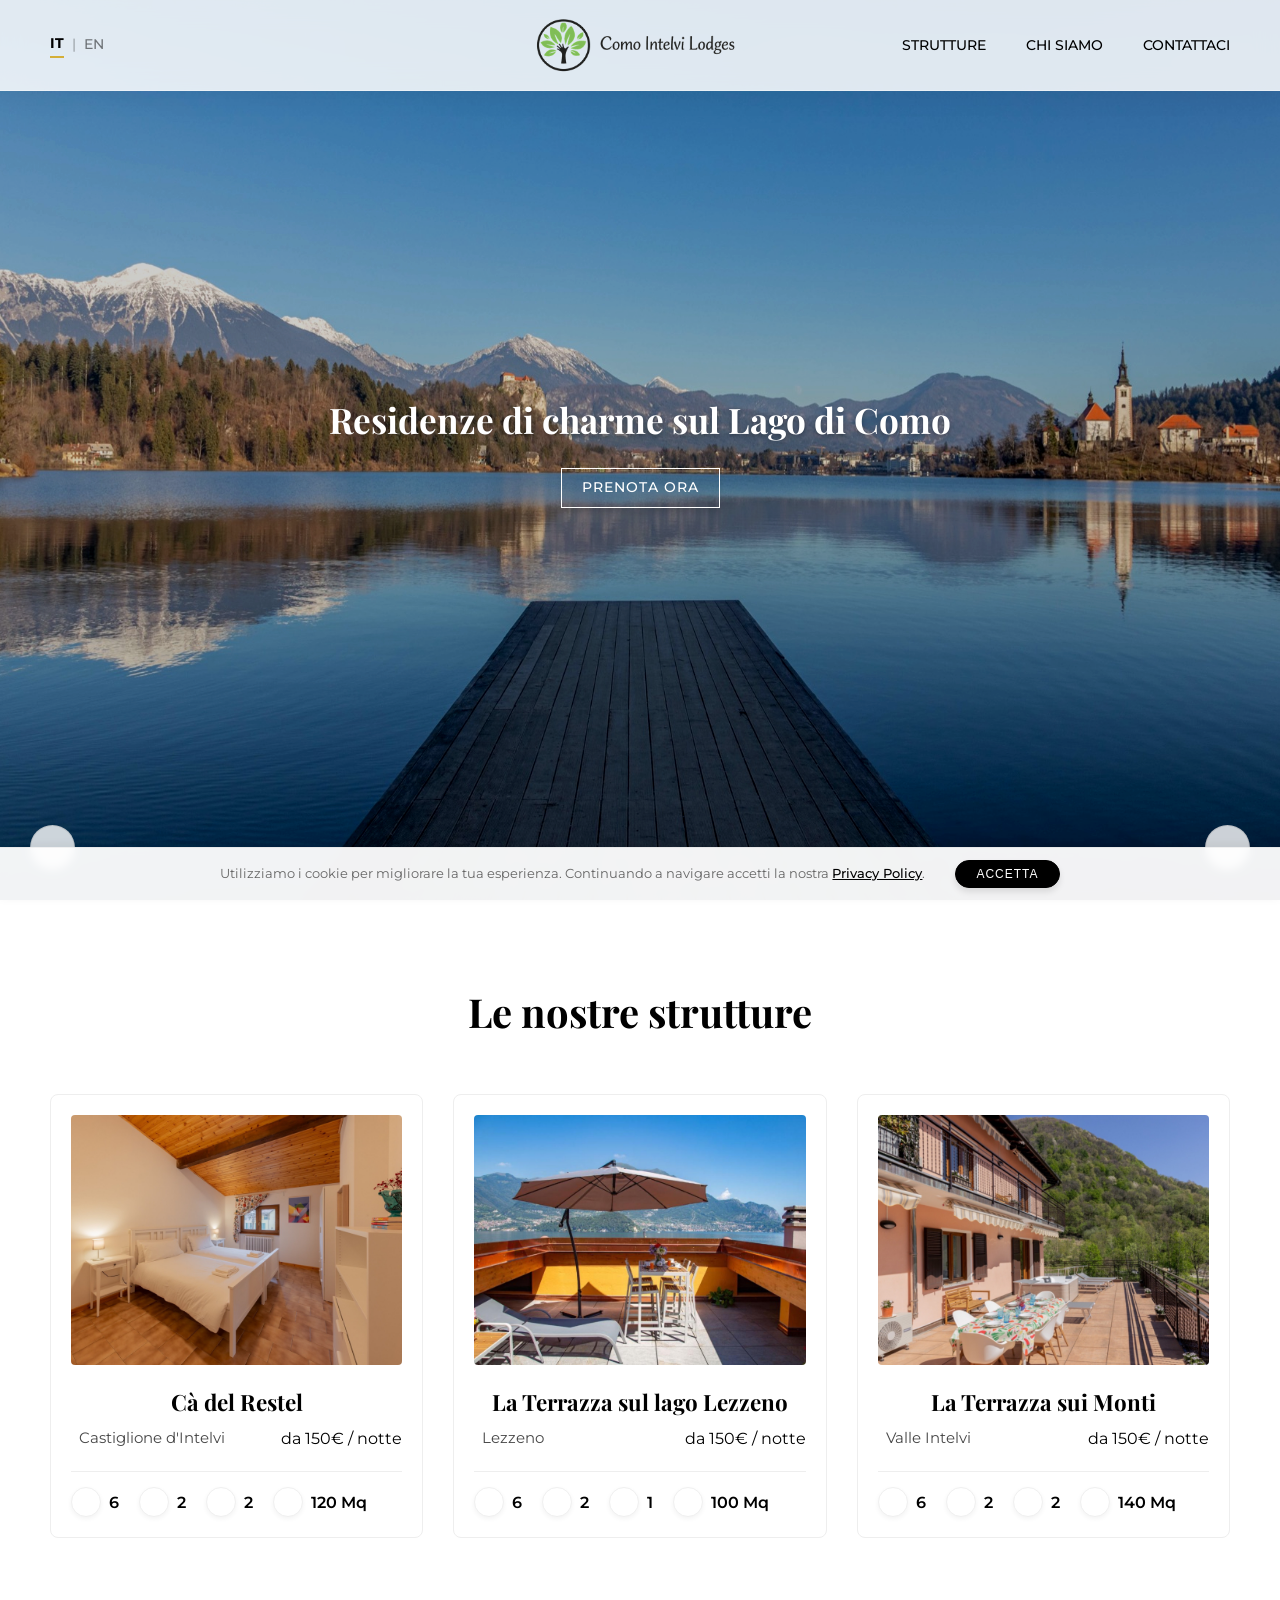
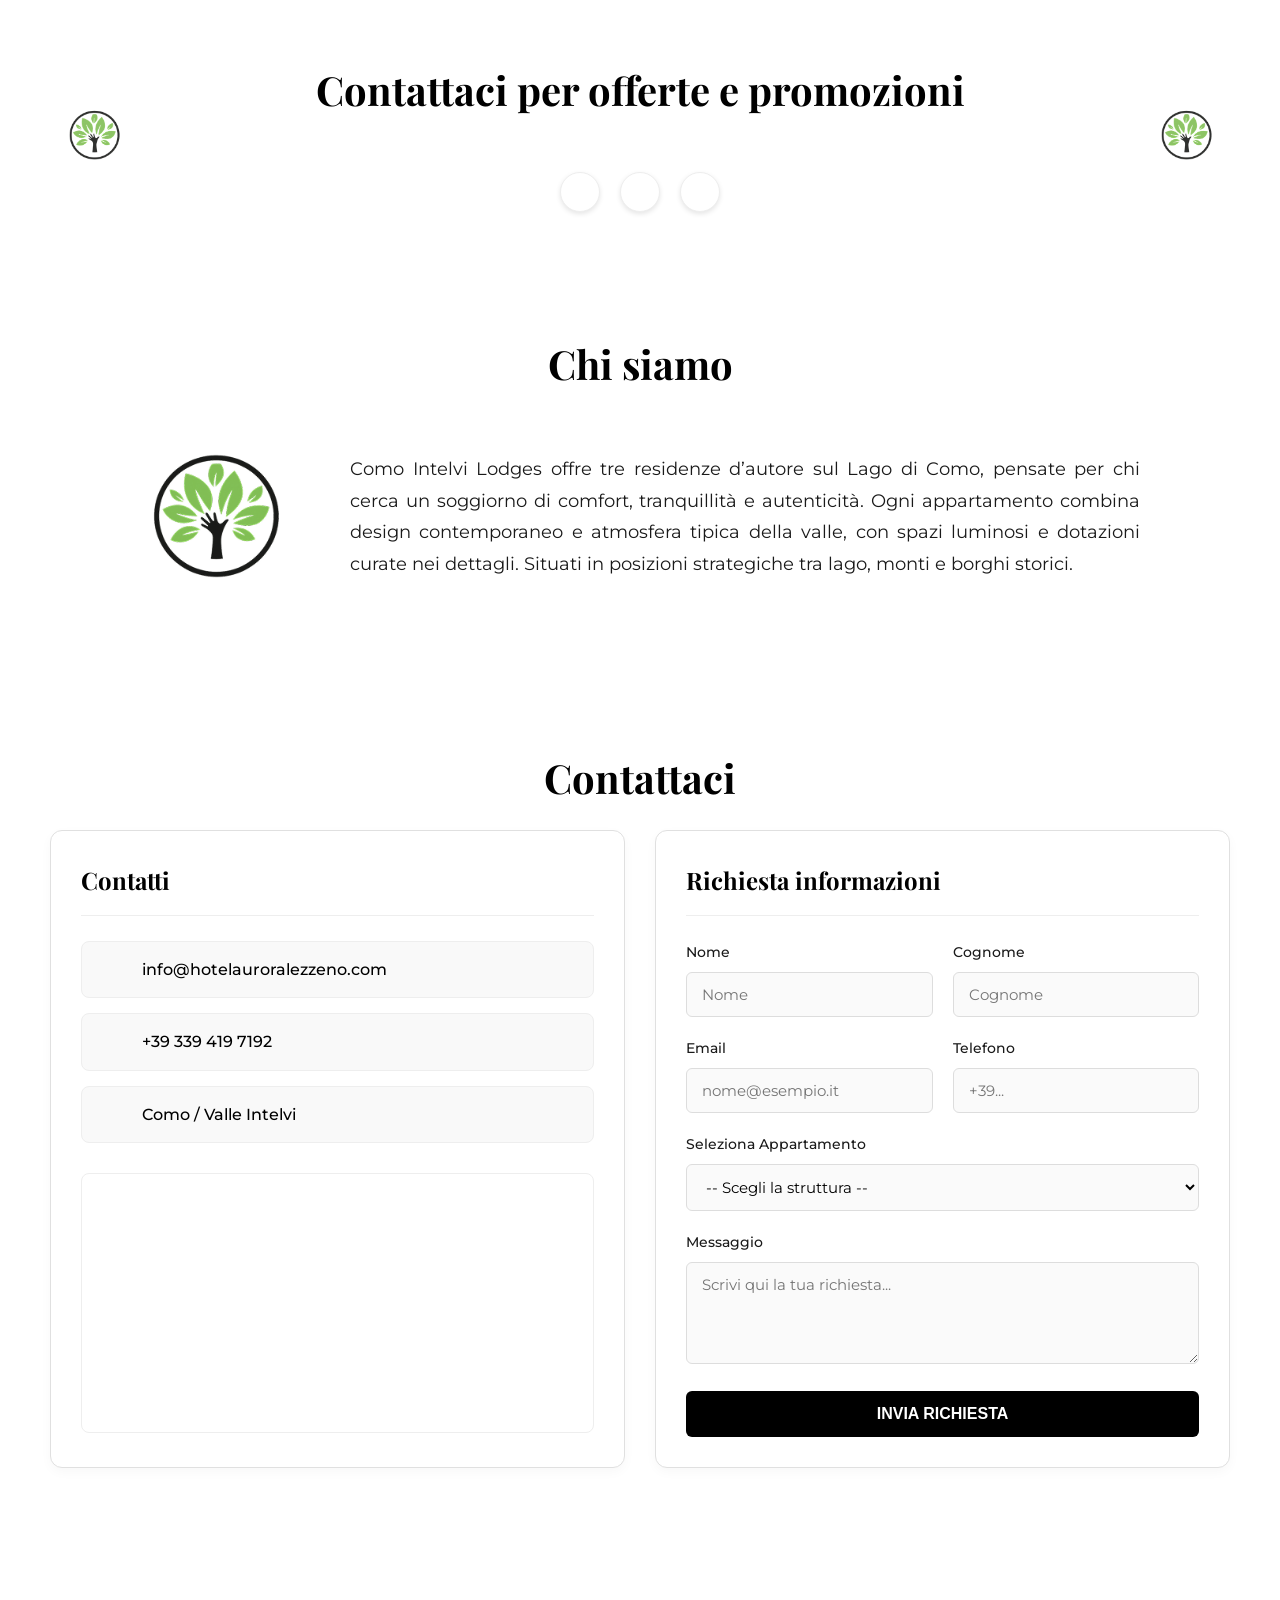
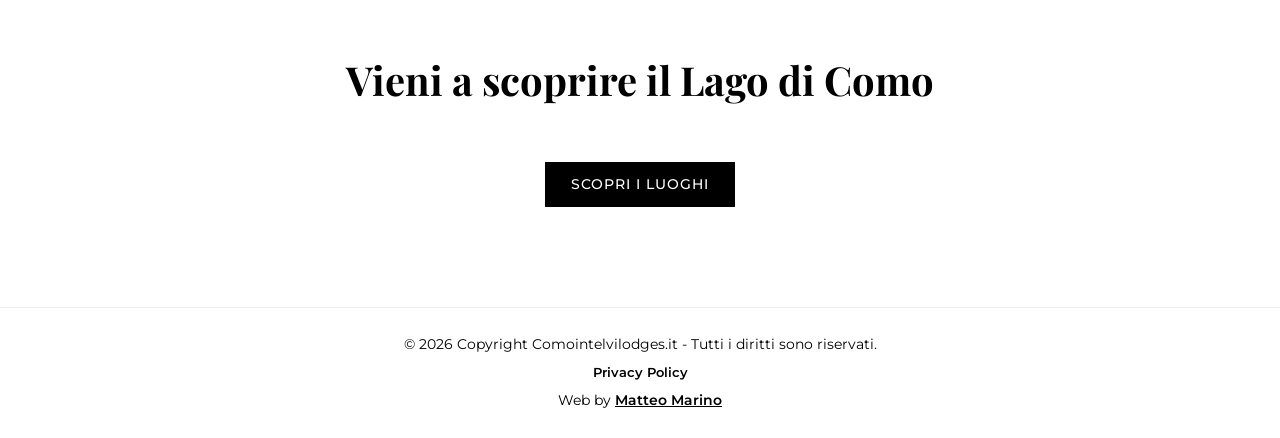
==== commit 810faf7d: "v1.1.3 v1.1.3" ====
--- a/index.html
+++ b/index.html
@@ -61,7 +61,7 @@
     <section id="hero">
         <div class="hero-content">
             <h1 data-i18n="hero_title">Residenze di charme sul Lago di Como</h1>
-            <a href="#strutture" class="btn-minimal" data-i18n="hero_cta">Scopri le strutture</a>
+            <a href="#contatti" class="btn-minimal" data-i18n="hero_cta">Scopri le strutture</a>
         </div>
     </section>
 
@@ -74,7 +74,7 @@
                 <h3>Cà del Restel</h3>
                 <div class="card-meta-row">
                     <p class="location"><i class="ph ph-map-pin"></i> Castiglione d'Intelvi</p>
-                    <p class="price" data-i18n="price_night">150€ / notte</p>
+                    <p class="price" data-i18n="price_night">da 150€ / notte</p>
                 </div>
                 <div class="card-features">
                     <div class="feature" title="Posti letto" data-i18n-title="feat_beds"><i class="ph ph-bed"></i> 6</div>
@@ -89,7 +89,7 @@
                 <h3>La Terrazza sul lago Lezzeno</h3>
                 <div class="card-meta-row">
                     <p class="location"><i class="ph ph-map-pin"></i> Lezzeno</p>
-                    <p class="price" data-i18n="price_night">150€ / notte</p>
+                    <p class="price" data-i18n="price_night">da 150€ / notte</p>
                 </div>
                 <div class="card-features">
                     <div class="feature"><i class="ph ph-bed"></i> 6</div>
@@ -104,7 +104,7 @@
                 <h3>La Terrazza sui Monti</h3>
                 <div class="card-meta-row">
                     <p class="location"><i class="ph ph-map-pin"></i> Valle Intelvi</p>
-                    <p class="price" data-i18n="price_night">150€ / notte</p>
+                    <p class="price" data-i18n="price_night">da 150€ / notte</p>
                 </div>
                 <div class="card-features">
                     <div class="feature"><i class="ph ph-bed"></i> 6</div>
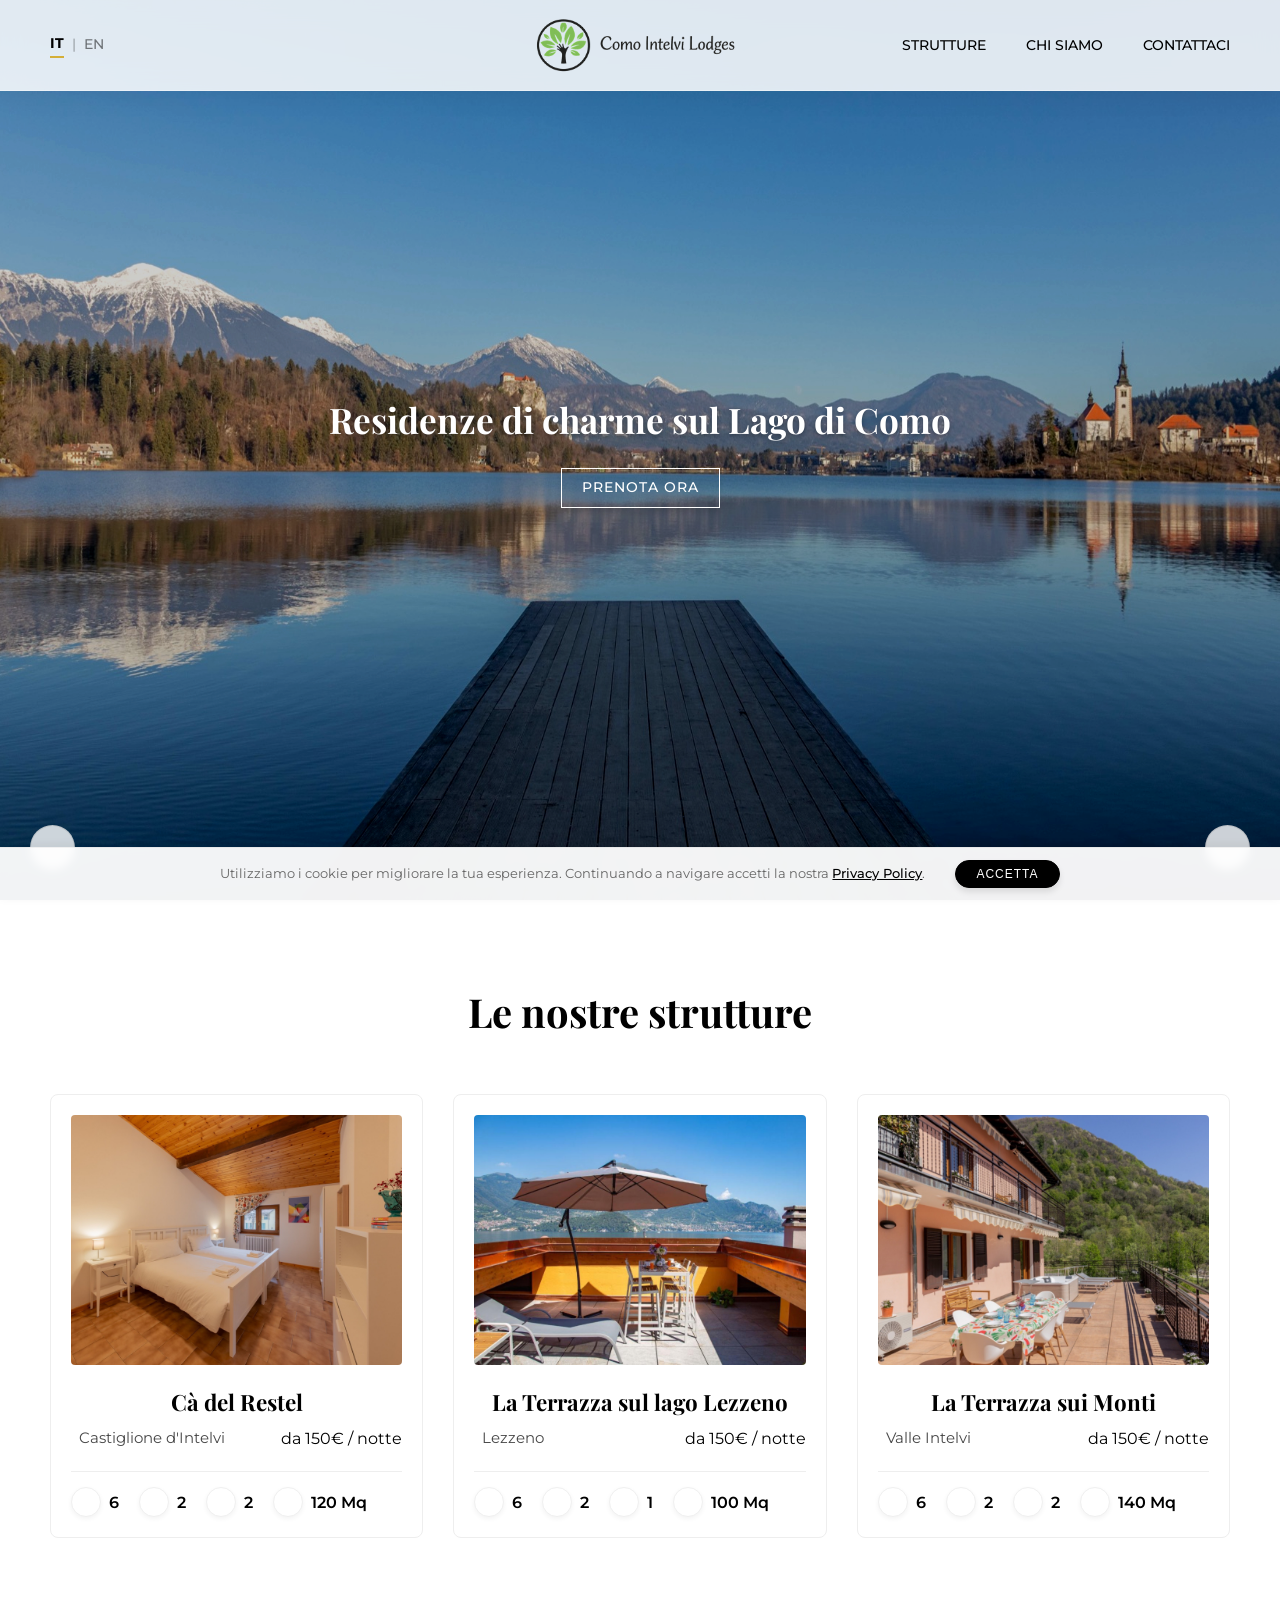
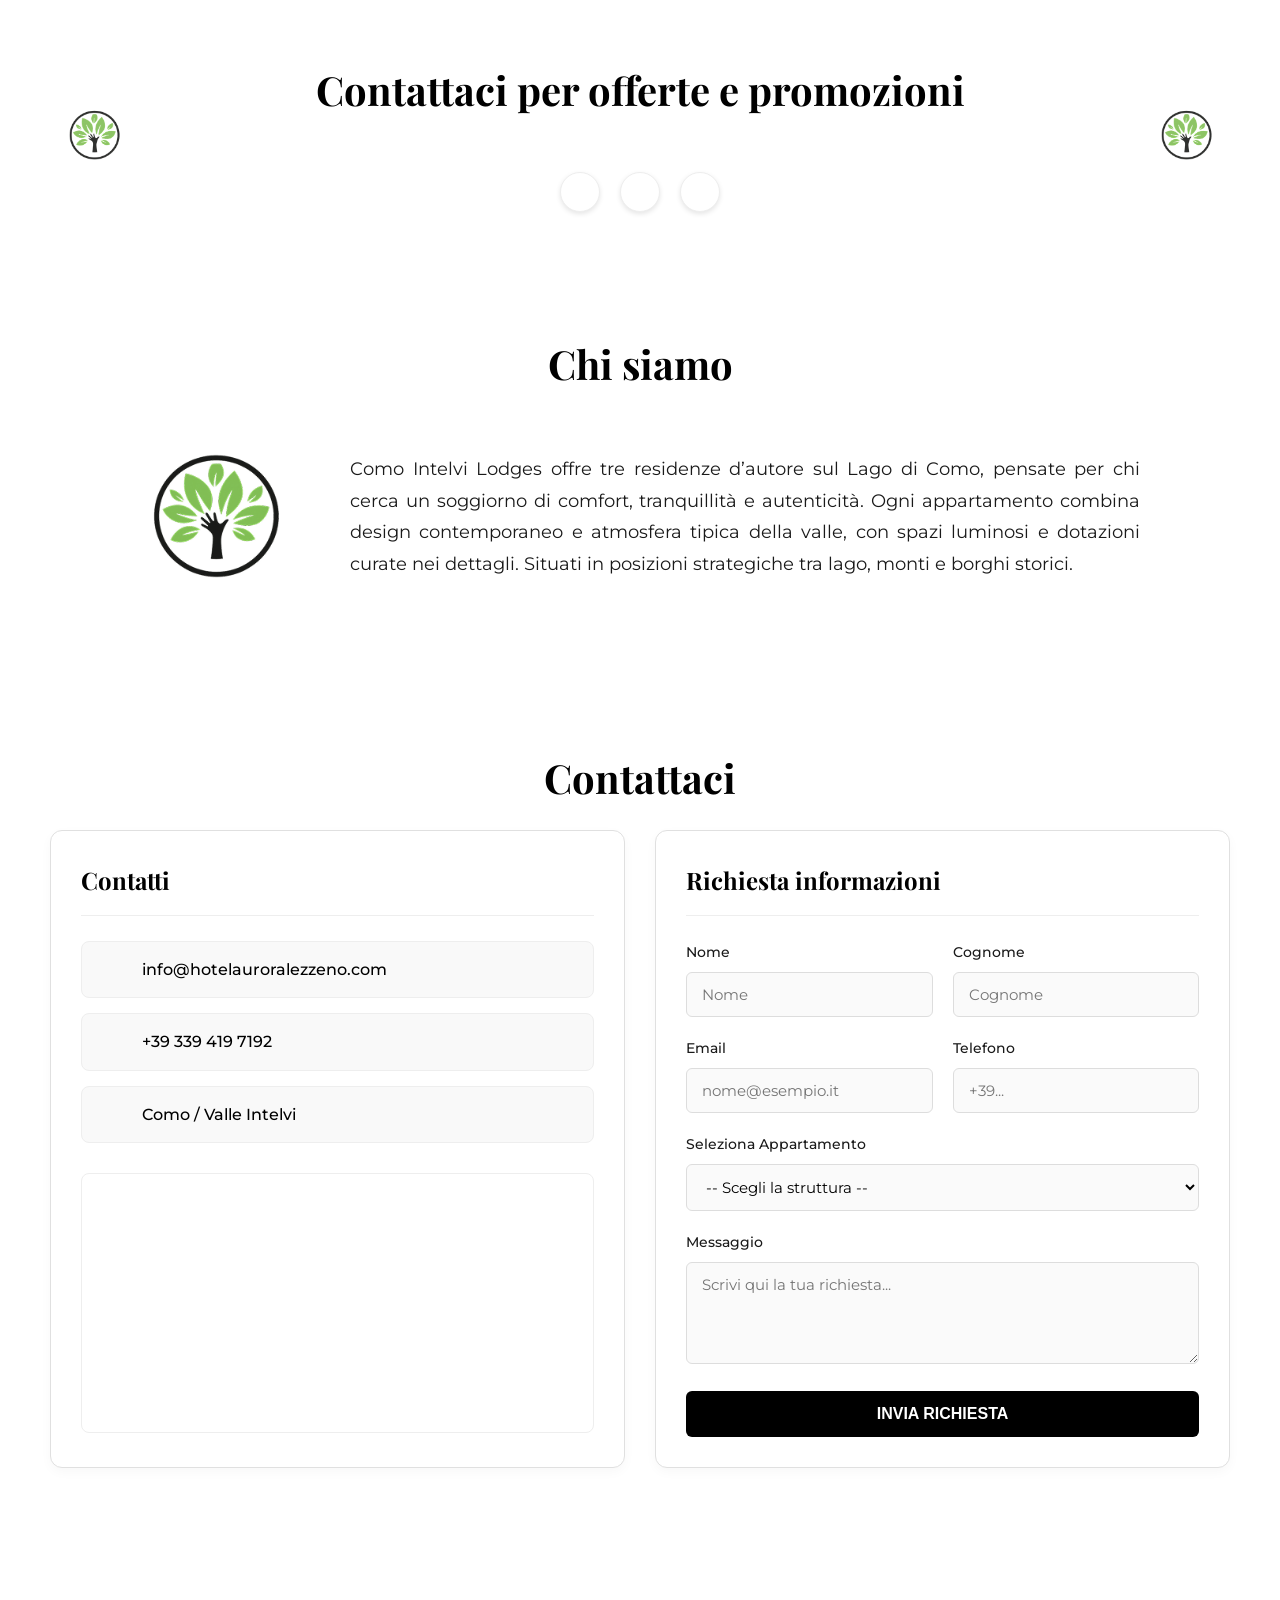
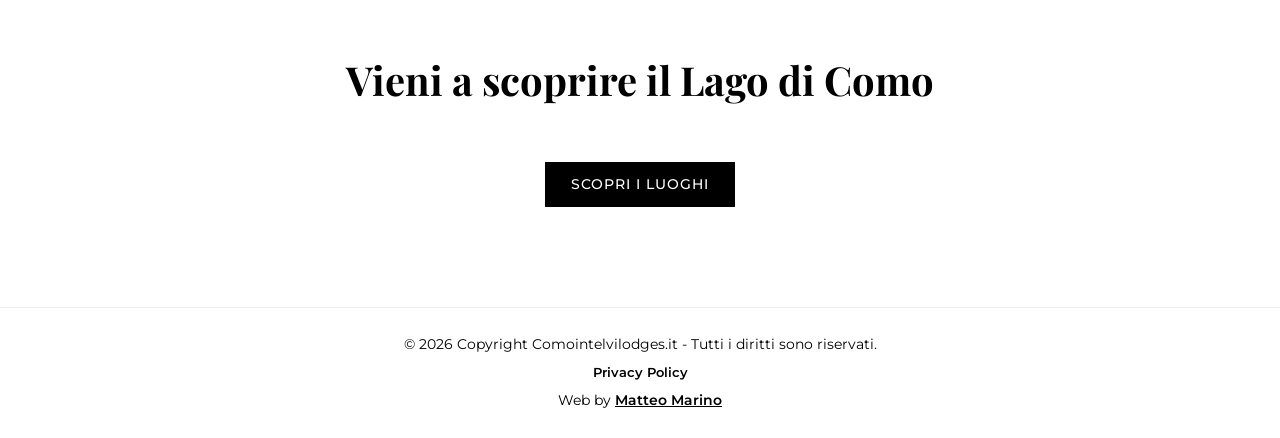
==== commit 71588f05: "v1.1.5 versione finale aggiornata con foto" ====
--- a/index.html
+++ b/index.html
@@ -410,7 +410,18 @@
                 <!-- Main large photo -->
                 <img src="terrazzalagolezzeno/1.jpg" alt="Terrazza Lezzeno Main" class="main-photo" loading="lazy">
                 <!-- Grid of other photos -->
-                <img src="terrazzalagolezzeno/2.jpg" alt="Foto 2" loading="lazy">
+                <img src="terrazzalagolezzeno/genazzini_lezzeno-00014.jpg" alt="Foto Lezzeno" loading="lazy">
+                <img src="terrazzalagolezzeno/genazzini_lezzeno-00019.jpg" alt="Foto Lezzeno" loading="lazy">
+                <img src="terrazzalagolezzeno/genazzini_lezzeno-00040.jpg" alt="Foto Lezzeno" loading="lazy">
+                <img src="terrazzalagolezzeno/genazzini_lezzeno-00041.jpg" alt="Foto Lezzeno" loading="lazy">
+                <img src="terrazzalagolezzeno/genazzini_lezzeno-00044.jpg" alt="Foto Lezzeno" loading="lazy">
+                <img src="terrazzalagolezzeno/genazzini_lezzeno-00054.jpg" alt="Foto Lezzeno" loading="lazy">
+                <img src="terrazzalagolezzeno/genazzini_lezzeno-00058.jpg" alt="Foto Lezzeno" loading="lazy">
+                <img src="terrazzalagolezzeno/genazzini_lezzeno-00066.jpg" alt="Foto Lezzeno" loading="lazy">
+                <img src="terrazzalagolezzeno/genazzini_lezzeno-00071.jpg" alt="Foto Lezzeno" loading="lazy">
+                <img src="terrazzalagolezzeno/genazzini_lezzeno-00073.jpg" alt="Foto Lezzeno" loading="lazy">
+                <img src="terrazzalagolezzeno/genazzini_lezzeno-00077.jpg" alt="Foto Lezzeno" loading="lazy">
+                <img src="terrazzalagolezzeno/genazzini_lezzeno-00082.jpg" alt="Foto Lezzeno" loading="lazy">
             </div>
 
             <div class="modal-body">
--- a/style.css
+++ b/style.css
@@ -173,8 +173,9 @@
     width: 100%;
     background-color: var(--white);
     /* Image moved to ::after for animation */
-    position: sticky; /* Sticky per effetto parallax */
+    position: fixed; /* Fixed per effetto parallax completo */
     top: 0;
+    left: 0;
     z-index: 0;
     display: flex;
     justify-content: center;
@@ -263,6 +264,7 @@
 
 /* Strutture Section */
 #strutture {
+    margin-top: 100vh; /* Push content below fixed hero */
     padding: 80px 50px;
     background-color: var(--white); /* Sfondo bianco */
     text-align: center;
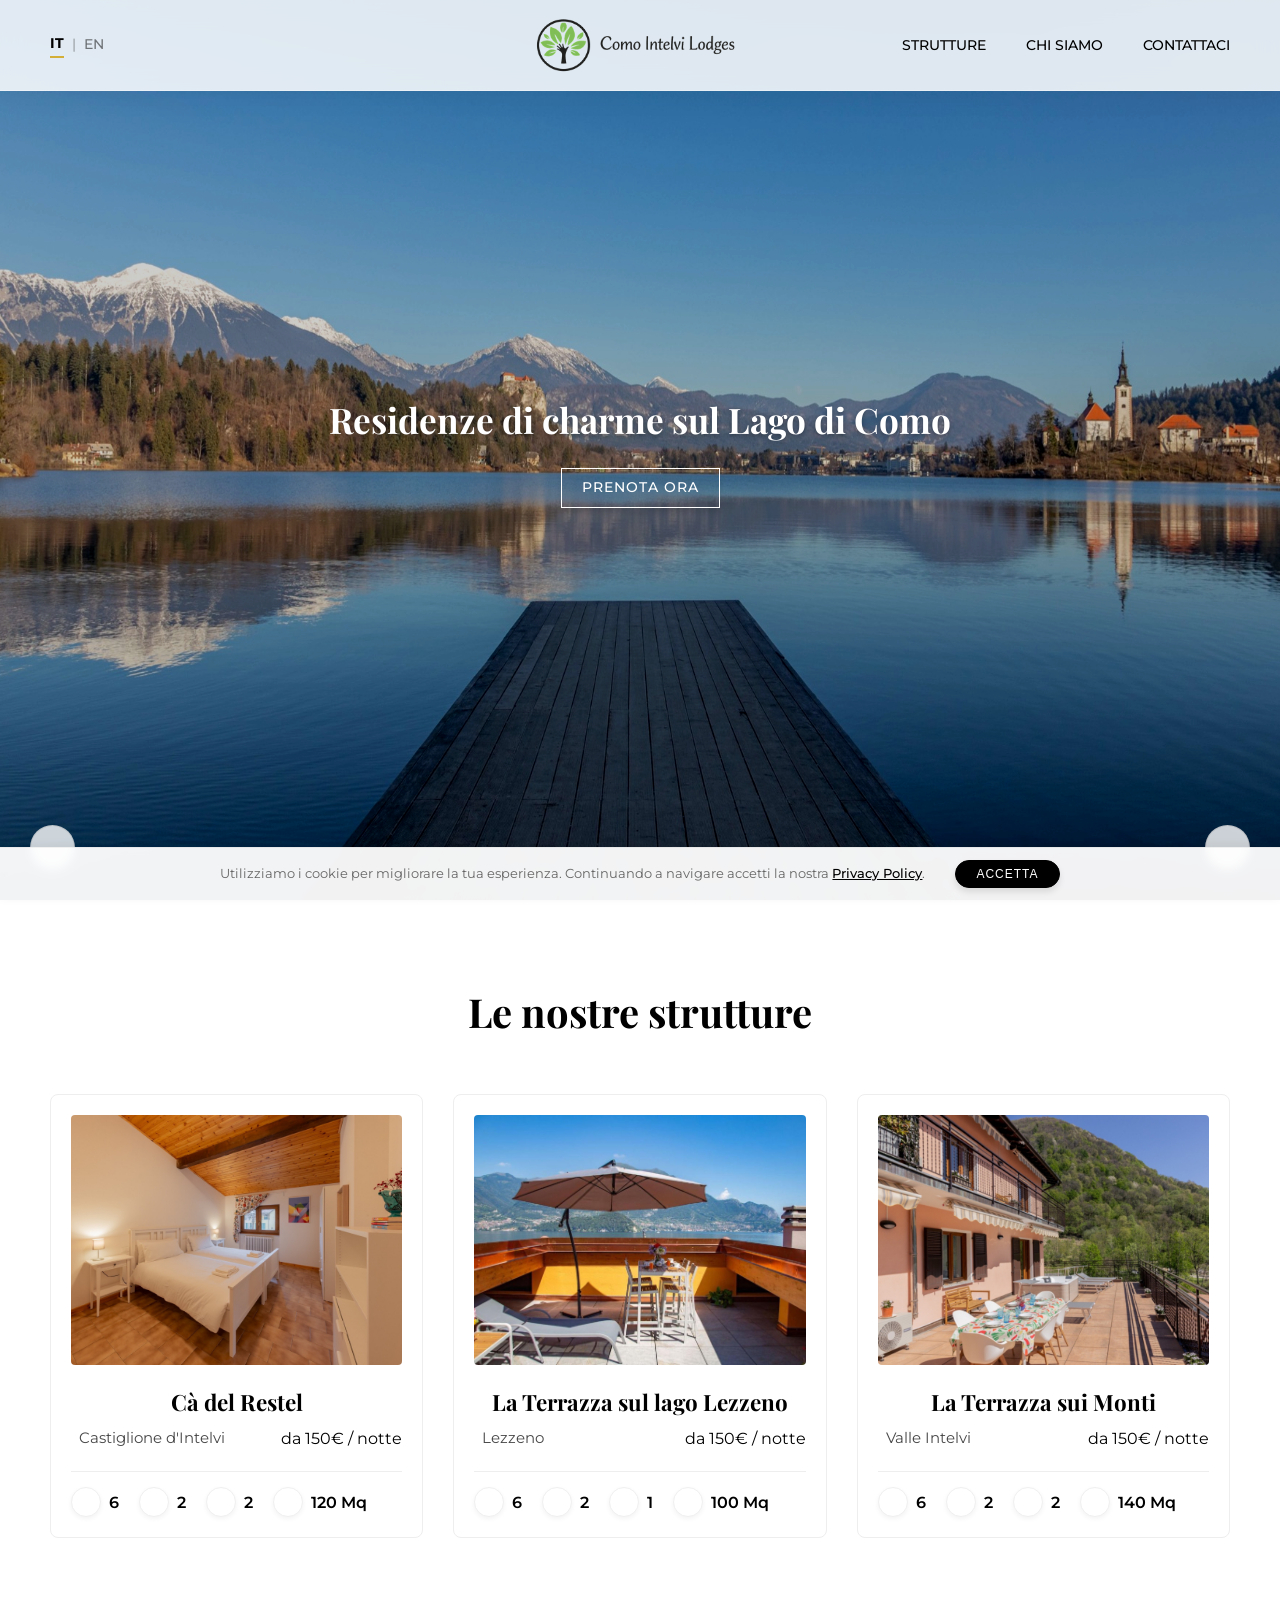
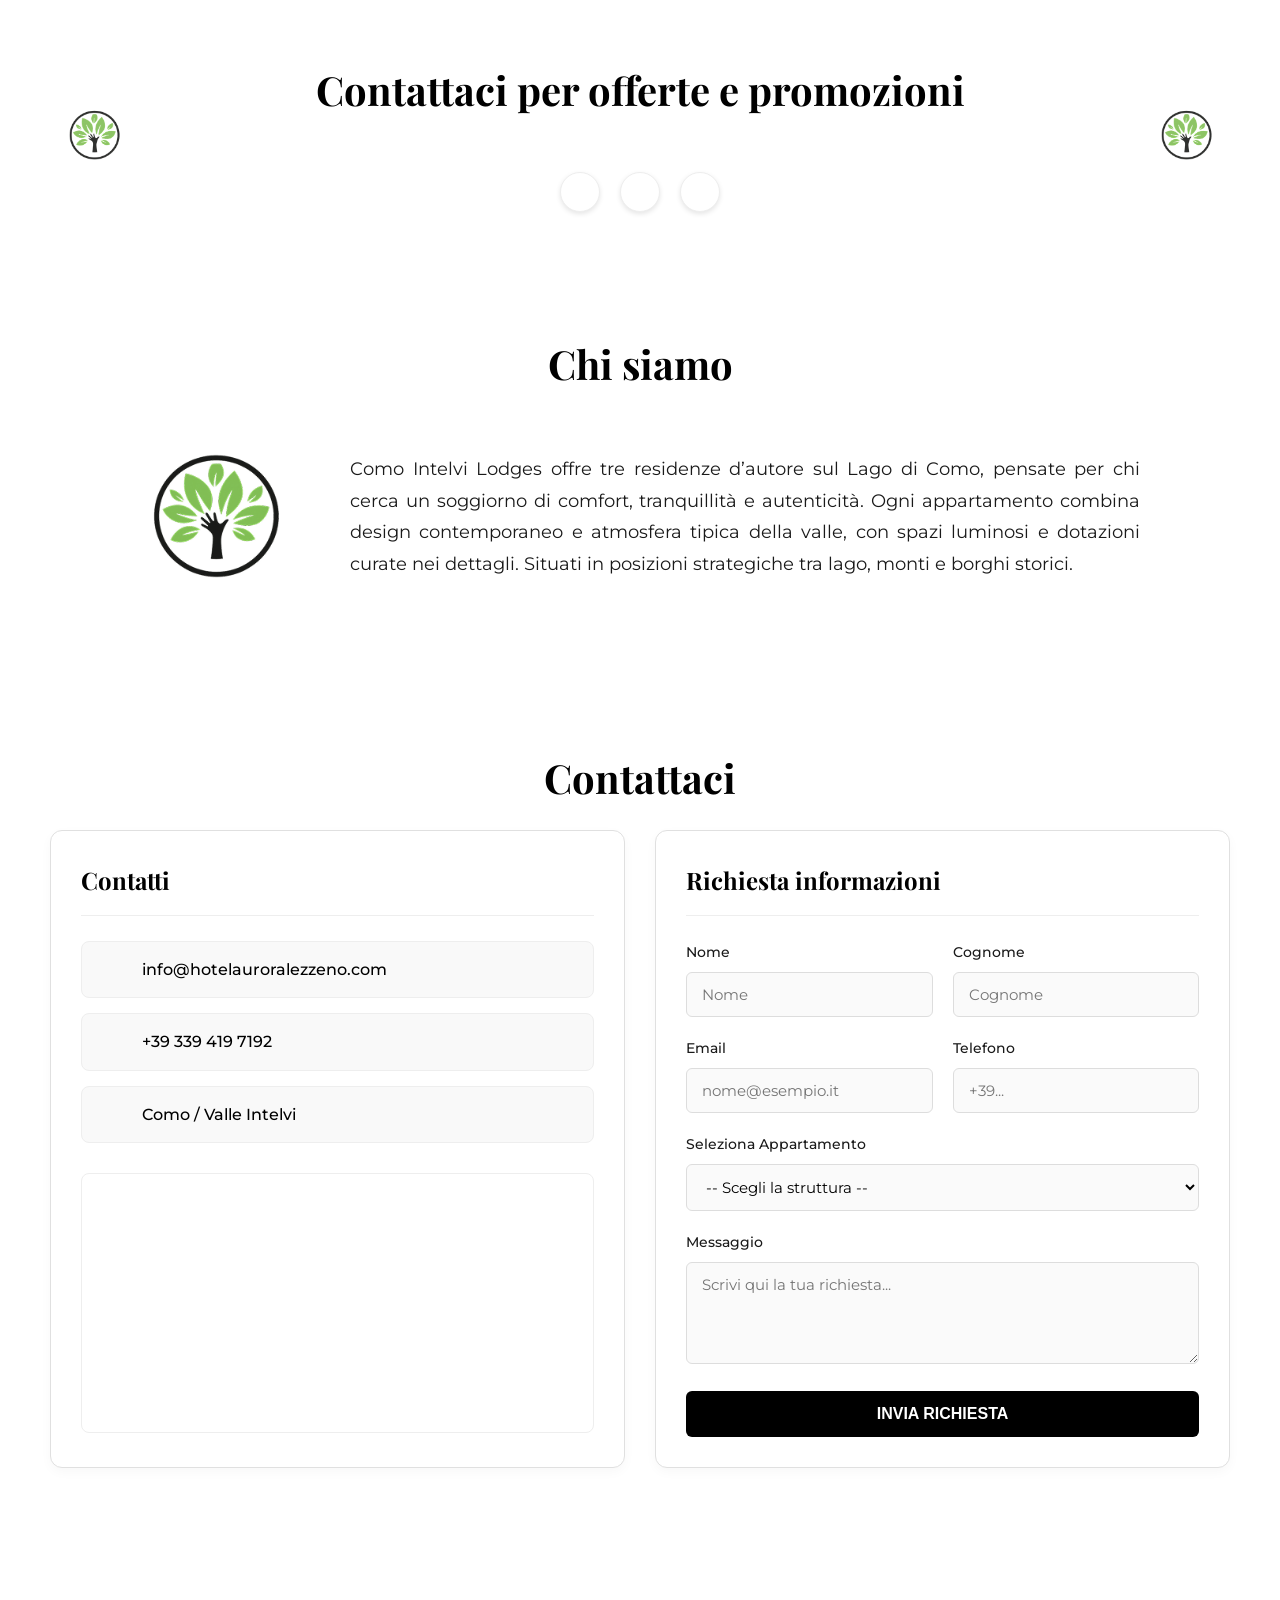
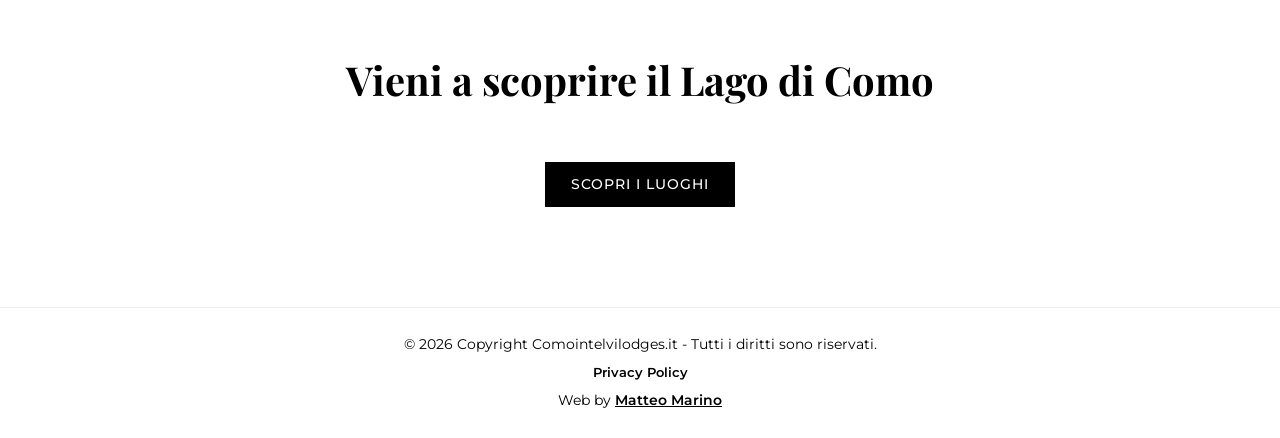
==== commit 42f9cd46: "1.1.6 1.1.6" ====
--- a/index.html
+++ b/index.html
@@ -410,18 +410,18 @@
                 <!-- Main large photo -->
                 <img src="terrazzalagolezzeno/1.jpg" alt="Terrazza Lezzeno Main" class="main-photo" loading="lazy">
                 <!-- Grid of other photos -->
-                <img src="terrazzalagolezzeno/genazzini_lezzeno-00014.jpg" alt="Foto Lezzeno" loading="lazy">
-                <img src="terrazzalagolezzeno/genazzini_lezzeno-00019.jpg" alt="Foto Lezzeno" loading="lazy">
-                <img src="terrazzalagolezzeno/genazzini_lezzeno-00040.jpg" alt="Foto Lezzeno" loading="lazy">
-                <img src="terrazzalagolezzeno/genazzini_lezzeno-00041.jpg" alt="Foto Lezzeno" loading="lazy">
-                <img src="terrazzalagolezzeno/genazzini_lezzeno-00044.jpg" alt="Foto Lezzeno" loading="lazy">
-                <img src="terrazzalagolezzeno/genazzini_lezzeno-00054.jpg" alt="Foto Lezzeno" loading="lazy">
-                <img src="terrazzalagolezzeno/genazzini_lezzeno-00058.jpg" alt="Foto Lezzeno" loading="lazy">
-                <img src="terrazzalagolezzeno/genazzini_lezzeno-00066.jpg" alt="Foto Lezzeno" loading="lazy">
-                <img src="terrazzalagolezzeno/genazzini_lezzeno-00071.jpg" alt="Foto Lezzeno" loading="lazy">
-                <img src="terrazzalagolezzeno/genazzini_lezzeno-00073.jpg" alt="Foto Lezzeno" loading="lazy">
-                <img src="terrazzalagolezzeno/genazzini_lezzeno-00077.jpg" alt="Foto Lezzeno" loading="lazy">
-                <img src="terrazzalagolezzeno/genazzini_lezzeno-00082.jpg" alt="Foto Lezzeno" loading="lazy">
+                <img src="terrazzalagolezzeno/2.jpg" alt="Foto Lezzeno" loading="lazy">
+                <img src="terrazzalagolezzeno/3.jpg" alt="Foto Lezzeno" loading="lazy">
+                <img src="terrazzalagolezzeno/4.jpg" alt="Foto Lezzeno" loading="lazy">
+                <img src="terrazzalagolezzeno/5.jpg" alt="Foto Lezzeno" loading="lazy">
+                <img src="terrazzalagolezzeno/6.jpg" alt="Foto Lezzeno" loading="lazy">
+                <img src="terrazzalagolezzeno/7.jpg" alt="Foto Lezzeno" loading="lazy">
+                <img src="terrazzalagolezzeno/8.jpg" alt="Foto Lezzeno" loading="lazy">
+                <img src="terrazzalagolezzeno/9.jpg" alt="Foto Lezzeno" loading="lazy">
+                <img src="terrazzalagolezzeno/10.jpg" alt="Foto Lezzeno" loading="lazy">
+                <img src="terrazzalagolezzeno/11.jpg" alt="Foto Lezzeno" loading="lazy">
+                <img src="terrazzalagolezzeno/12.jpg" alt="Foto Lezzeno" loading="lazy">
+                <img src="terrazzalagolezzeno/13.jpg" alt="Foto Lezzeno" loading="lazy">
             </div>
 
             <div class="modal-body">
--- a/style.css
+++ b/style.css
@@ -1113,7 +1113,7 @@
 
     #hero {
         /* Mobile background logic updated to match new structure */
-        position: sticky; /* Re-enable sticky for parallax effect */
+        position: fixed; /* Fixed anche su mobile per coerenza */
         top: 0;
         z-index: 0;
     }
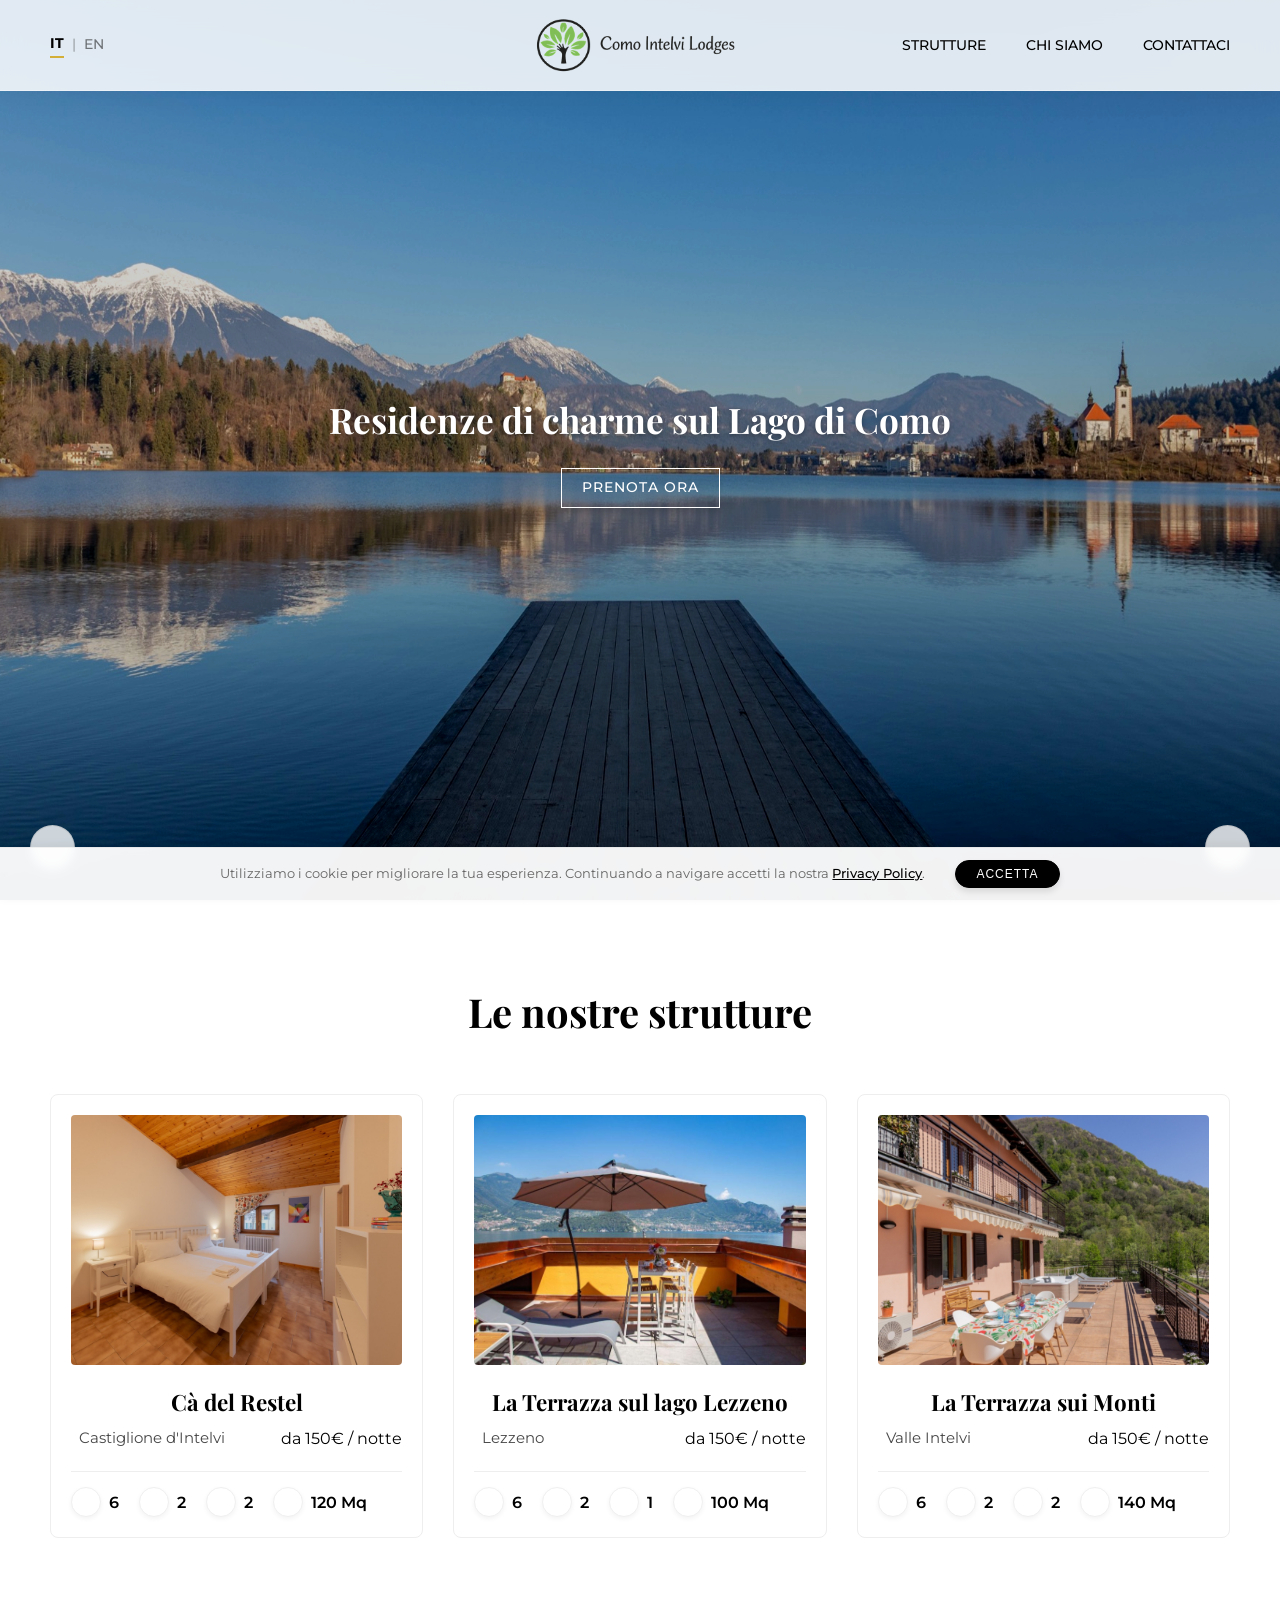
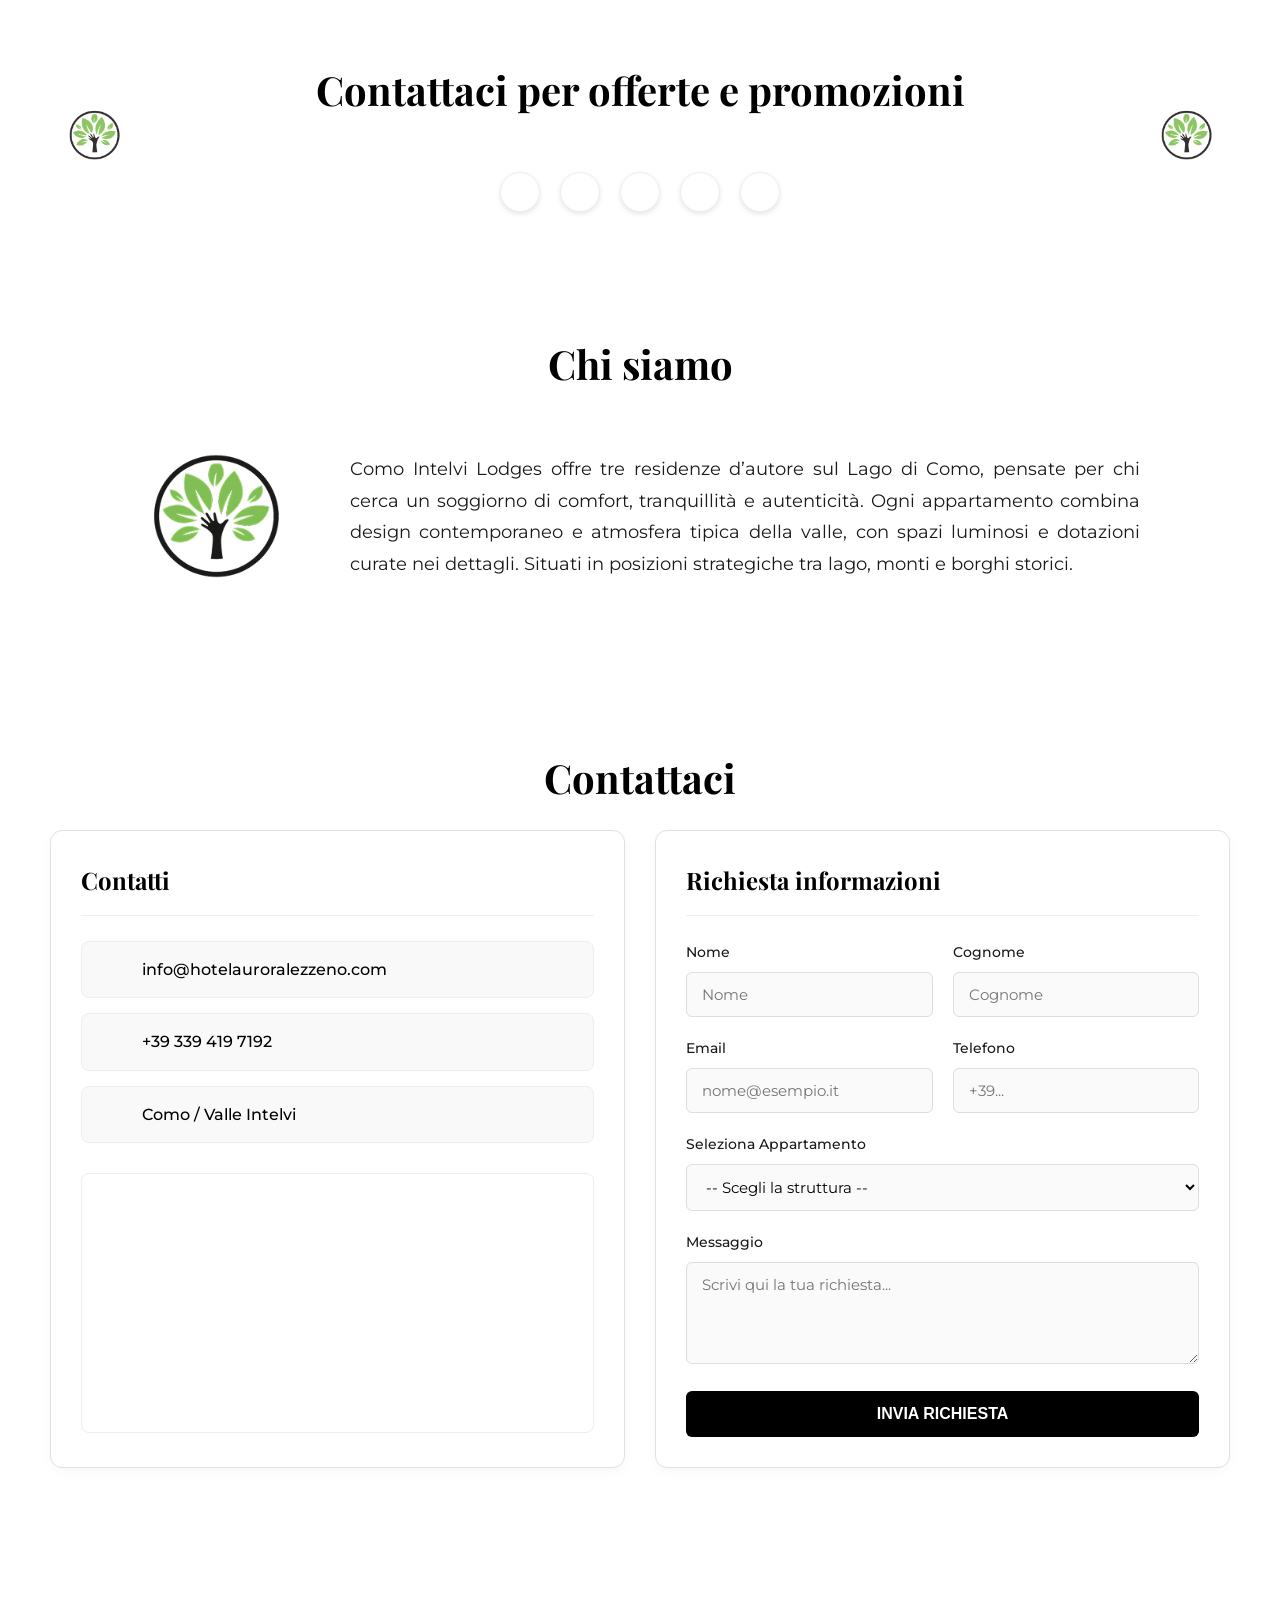
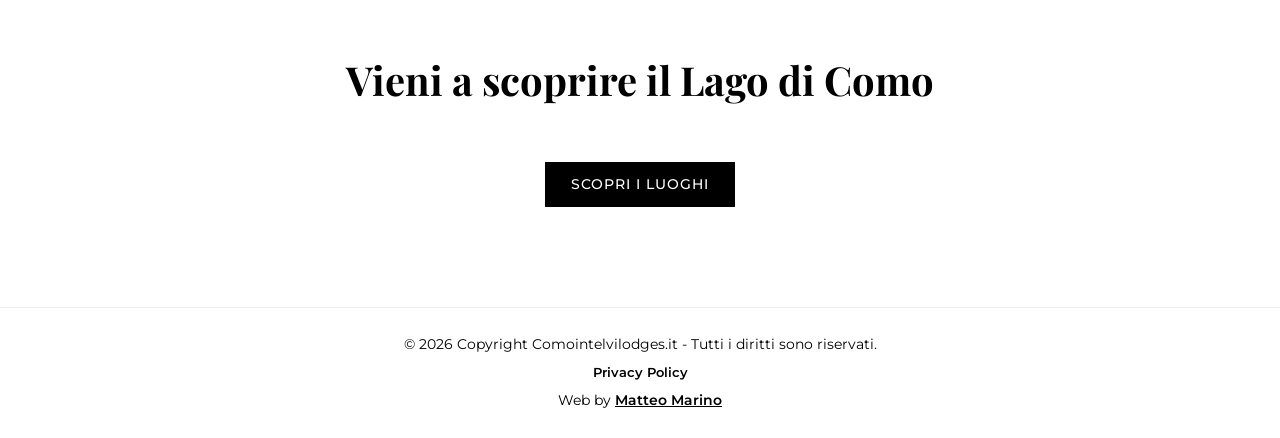
==== commit 64f0835d: "1.1.9 agg. instagram e facebook" ====
--- a/index.html
+++ b/index.html
@@ -3,7 +3,8 @@
 <head>
     <meta charset="UTF-8">
     <meta name="viewport" content="width=device-width, initial-scale=1.0">
-    <title>Como Intelvi Lodges</title>
+    <title>Como Intelvi Lodges | Cà del Restel, Terrazza Lezzeno, Terrazza sui Monti</title>
+    <meta name="description" content="Scopri le nostre esclusive case vacanza sul Lago di Como: Cà del Restel a Castiglione d'Intelvi, La Terrazza sul lago a Lezzeno e La Terrazza sui monti a San Fedele. Prenota il tuo soggiorno di relax.">
     <link rel="preconnect" href="https://fonts.googleapis.com">
     <link rel="preconnect" href="https://fonts.gstatic.com" crossorigin>
     <link href="https://fonts.googleapis.com/css2?family=Montserrat:wght@400;500;600&family=Playfair+Display:wght@700&display=swap" rel="stylesheet">
@@ -25,6 +26,57 @@
     <meta name="twitter:description" content="Residenze di charme sul Lago di Como">
     <meta name="twitter:image" content="favicon.png">
 
+    <!-- Schema.org Structured Data -->
+    <script type="application/ld+json">
+    {
+      "@context": "https://schema.org",
+      "@type": "ItemList",
+      "itemListElement": [
+        {
+          "@type": "VacationRental",
+          "name": "Cà del Restel",
+          "description": "Appartamento con WiFi gratuito, aria condizionata e terrazza a Castiglione dʼIntelvi.",
+          "image": "https://www.caselagodicomo.com/cadelrestel/1.jpg",
+          "address": {
+            "@type": "PostalAddress",
+            "streetAddress": "Via Roma, 9",
+            "addressLocality": "Castiglione dʼIntelvi",
+            "addressRegion": "CO",
+            "postalCode": "22023",
+            "addressCountry": "IT"
+          },
+          "url": "https://www.caselagodicomo.com/#strutture"
+        },
+        {
+          "@type": "VacationRental",
+          "name": "La Terrazza sul lago Lezzeno",
+          "description": "Alloggio dotato di splendida terrazza rooftop con vista lago stupenda a Lezzeno.",
+          "image": "https://www.caselagodicomo.com/terrazzalagolezzeno/1.jpg",
+          "address": {
+            "@type": "PostalAddress",
+            "addressLocality": "Lezzeno",
+            "addressRegion": "CO",
+            "addressCountry": "IT"
+          },
+          "url": "https://www.caselagodicomo.com/#strutture"
+        },
+        {
+          "@type": "VacationRental",
+          "name": "La Terrazza sui monti",
+          "description": "Appartamento con vista panoramica sulle montagne a San Fedele Intelvi.",
+          "image": "https://www.caselagodicomo.com/terrazzasuimonti/1.jpg",
+          "address": {
+            "@type": "PostalAddress",
+            "addressLocality": "San Fedele Intelvi",
+            "addressRegion": "CO",
+            "addressCountry": "IT"
+          },
+          "url": "https://www.caselagodicomo.com/#strutture"
+        }
+      ]
+    }
+    </script>
+
     <div id="cookie-banner" class="cookie-banner">
         <div class="cookie-content">
             <p data-i18n="cookie_text">Utilizziamo i cookie per migliorare la tua esperienza. Continuando a navigare accetti la nostra <a href="privacy.html">Privacy Policy</a>.</p>
@@ -123,6 +175,12 @@
             <div class="contact-icons reveal">
                 <a href="https://wa.me/393394197192" target="_blank" class="contact-icon whatsapp">
                     <i class="ph ph-whatsapp-logo"></i>
+                </a>
+                <a href="https://www.instagram.com/comointelvilodges/" target="_blank" class="contact-icon instagram">
+                    <i class="ph ph-instagram-logo"></i>
+                </a>
+                <a href="https://www.facebook.com/people/Como-Intelvi-Lodges/61587098734235/?ref=1" target="_blank" class="contact-icon facebook">
+                    <i class="ph ph-facebook-logo"></i>
                 </a>
                 <a href="mailto:info@hotelauroralezzeno.com" class="contact-icon email">
                     <i class="ph ph-envelope-simple"></i>
--- a/style.css
+++ b/style.css
@@ -582,6 +582,16 @@
     border-color: #34B7F1;
 }
 
+.contact-icon.instagram:hover {
+    color: #C13584;
+    border-color: #C13584;
+}
+
+.contact-icon.facebook:hover {
+    color: #1877F2;
+    border-color: #1877F2;
+}
+
 @media (max-width: 768px) {
     #sezione1 {
         padding: 50px 20px;
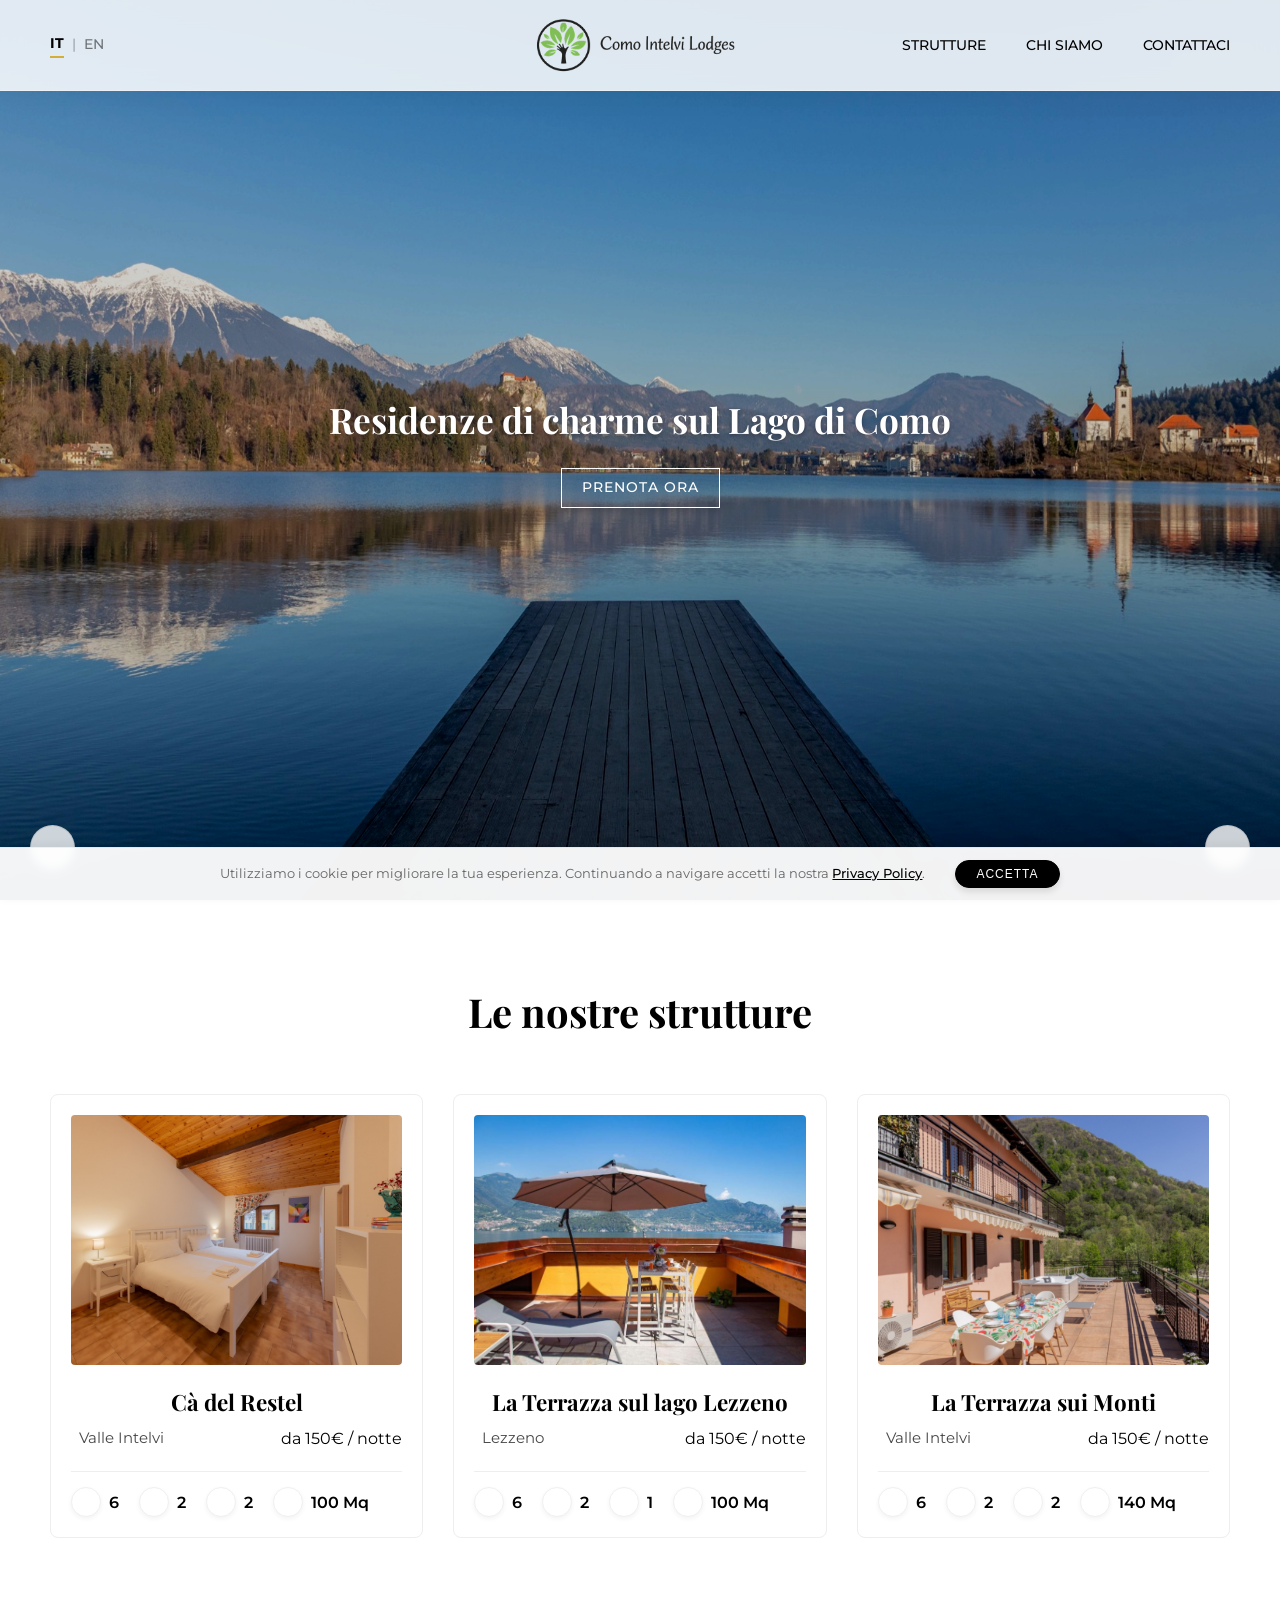
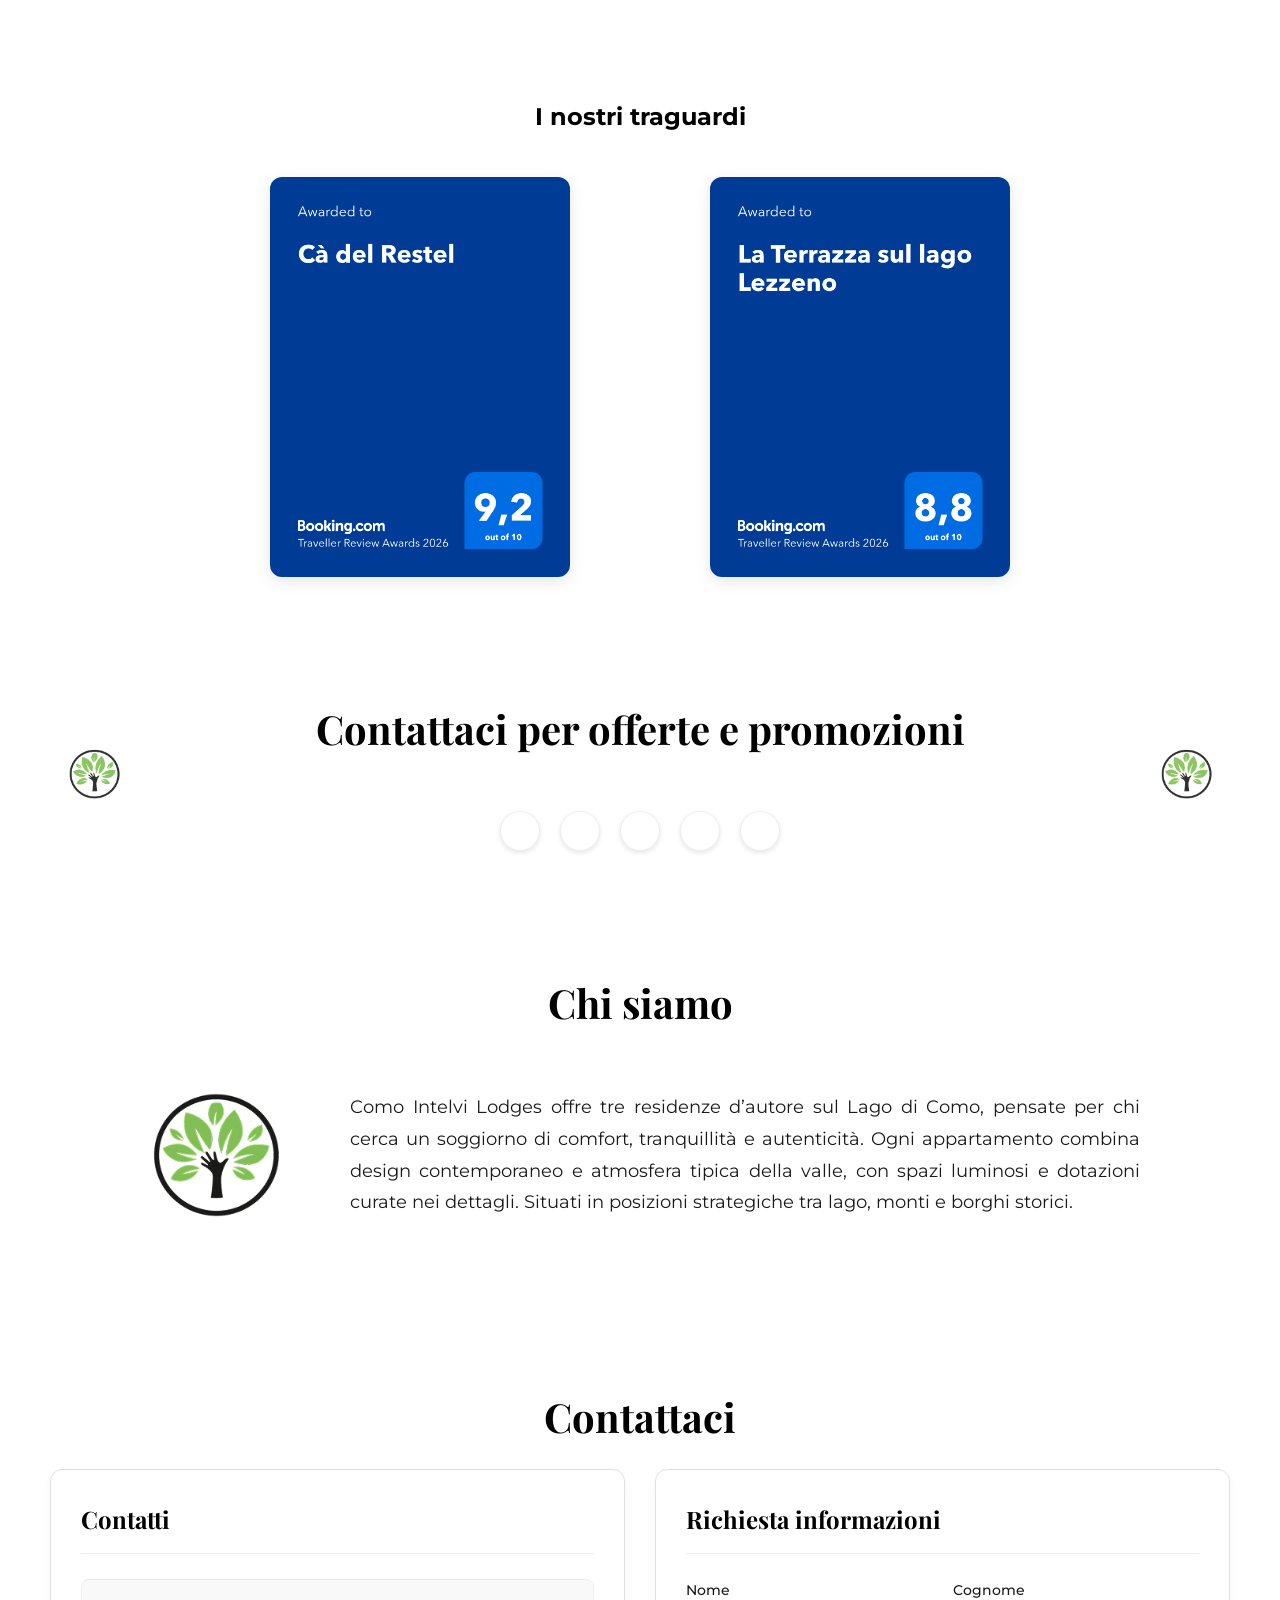
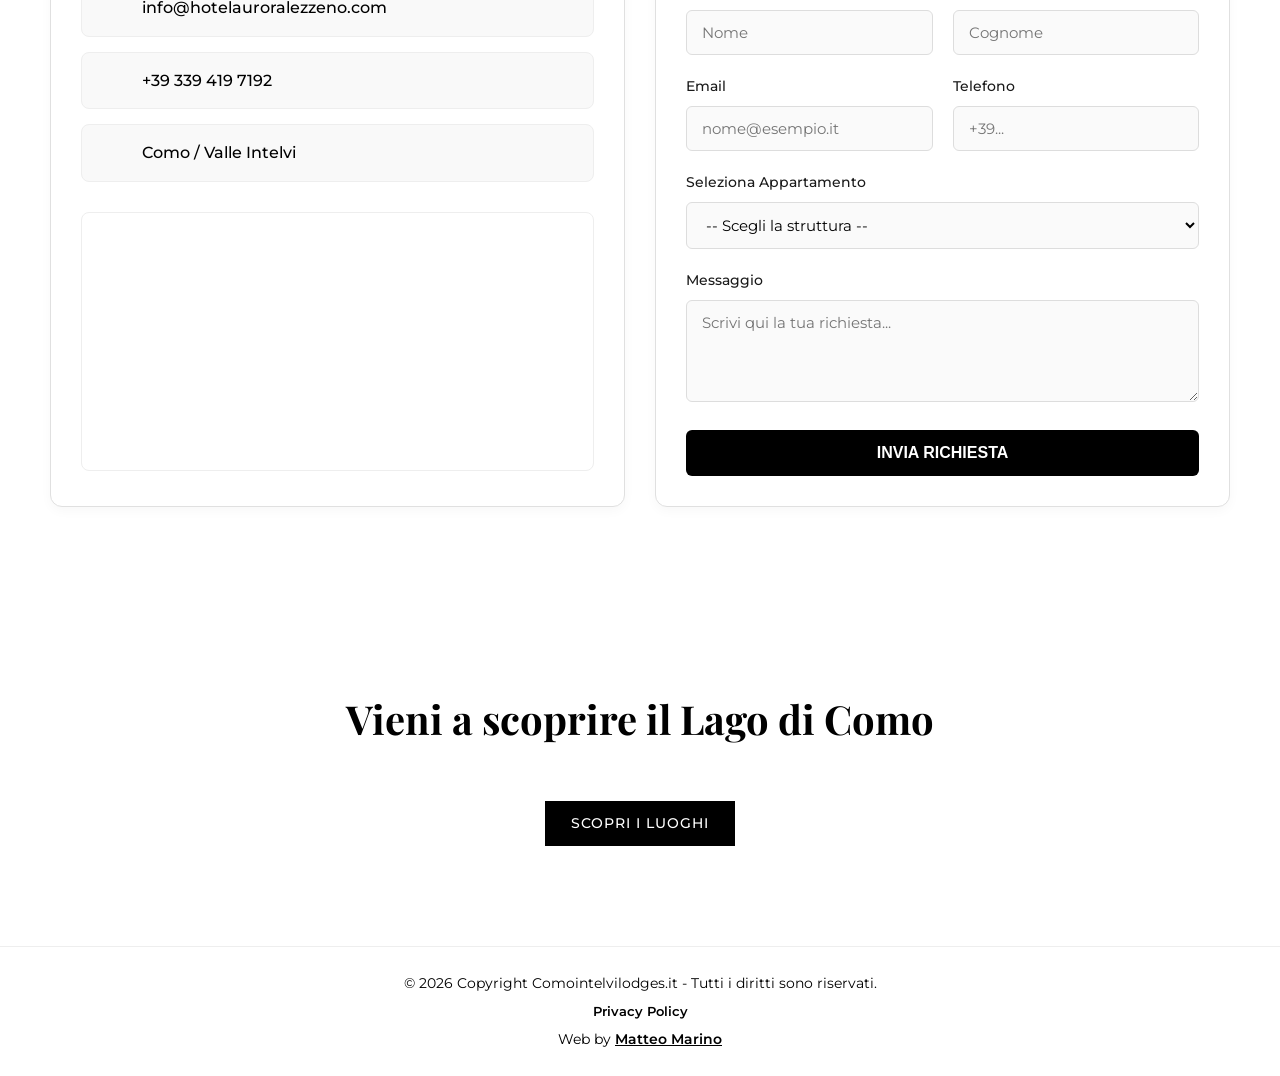
==== commit 08981707: "1.2.0 agg. traguardi booking" ====
--- a/index.html
+++ b/index.html
@@ -118,51 +118,71 @@
     </section>
 
     <section id="strutture">
-        <h2 class="reveal" data-i18n="section_structures">Le nostre strutture</h2>
-        <div class="strutture-grid">
-            <!-- Cà del Restel -->
-            <div class="struttura-card" id="card-cadelrestel">
-                <img loading="lazy" src="cadelrestel/1.jpg" alt="Cà del Restel" class="card-image">
-                <h3>Cà del Restel</h3>
-                <div class="card-meta-row">
-                    <p class="location"><i class="ph ph-map-pin"></i> Castiglione d'Intelvi</p>
-                    <p class="price" data-i18n="price_night">da 150€ / notte</p>
-                </div>
-                <div class="card-features">
-                    <div class="feature" title="Posti letto" data-i18n-title="feat_beds"><i class="ph ph-bed"></i> 6</div>
-                    <div class="feature" title="Bagni" data-i18n-title="feat_bathrooms"><i class="ph ph-shower"></i> 2</div>
-                    <div class="feature" title="Posti auto" data-i18n-title="feat_parking"><i class="ph ph-car"></i> 2</div>
-                    <div class="feature" title="Superficie" data-i18n-title="feat_surface"><i class="ph ph-ruler"></i> 120 Mq</div>
-                </div>
-            </div>
-            <!-- Terrazza sul lago Lezzeno -->
-            <div class="struttura-card" id="card-terrazzalagolezzeno">
-                <img src="terrazzalagolezzeno/1.jpg" alt="Terrazza sul lago Lezzeno" class="card-image" loading="lazy">
-                <h3>La Terrazza sul lago Lezzeno</h3>
-                <div class="card-meta-row">
-                    <p class="location"><i class="ph ph-map-pin"></i> Lezzeno</p>
-                    <p class="price" data-i18n="price_night">da 150€ / notte</p>
-                </div>
-                <div class="card-features">
-                    <div class="feature"><i class="ph ph-bed"></i> 6</div>
-                    <div class="feature"><i class="ph ph-shower"></i> 2</div>
-                    <div class="feature"><i class="ph ph-car"></i> 1</div>
-                    <div class="feature"><i class="ph ph-ruler"></i> 100 Mq</div>
-                </div>
-            </div>
-            <!-- La terrazza sui monti -->
-            <div class="struttura-card" id="card-terrazzasuimonti">
-                <img loading="lazy" src="terrazzasuimonti/1.jpg" alt="La terrazza sui monti" class="card-image">
-                <h3>La Terrazza sui Monti</h3>
-                <div class="card-meta-row">
-                    <p class="location"><i class="ph ph-map-pin"></i> Valle Intelvi</p>
-                    <p class="price" data-i18n="price_night">da 150€ / notte</p>
-                </div>
-                <div class="card-features">
-                    <div class="feature"><i class="ph ph-bed"></i> 6</div>
-                    <div class="feature"><i class="ph ph-shower"></i> 2</div>
-                    <div class="feature"><i class="ph ph-car"></i> 2</div>
-                    <div class="feature"><i class="ph ph-ruler"></i> 140 Mq</div>
+        <div class="container">
+            <h2 class="reveal" data-i18n="section_structures">Le nostre strutture</h2>
+            <div class="strutture-grid reveal">
+                <!-- Cà del Restel -->
+                <div class="struttura-card" id="card-cadelrestel">
+                    <img loading="lazy" src="cadelrestel/1.jpg" alt="Cà del Restel" class="card-image">
+                    <h3>Cà del Restel</h3>
+                    <div class="card-meta-row">
+                        <p class="location"><i class="ph ph-map-pin"></i> Valle Intelvi</p>
+                        <p class="price" data-i18n="price_night">da 150€ / notte</p>
+                    </div>
+                    <div class="card-features">
+                        <div class="feature"><i class="ph ph-bed"></i> 6</div>
+                        <div class="feature"><i class="ph ph-shower"></i> 2</div>
+                        <div class="feature"><i class="ph ph-car"></i> 2</div>
+                        <div class="feature"><i class="ph ph-ruler"></i> 100 Mq</div>
+                    </div>
+                </div>
+                <!-- Terrazza sul lago Lezzeno -->
+                <div class="struttura-card" id="card-lezzeno">
+                    <img loading="lazy" src="terrazzalagolezzeno/1.jpg" alt="Terrazza sul lago Lezzeno" class="card-image">
+                    <h3>La Terrazza sul lago Lezzeno</h3>
+                    <div class="card-meta-row">
+                        <p class="location"><i class="ph ph-map-pin"></i> Lezzeno</p>
+                        <p class="price" data-i18n="price_night">da 150€ / notte</p>
+                    </div>
+                    <div class="card-features">
+                        <div class="feature"><i class="ph ph-bed"></i> 6</div>
+                        <div class="feature"><i class="ph ph-shower"></i> 2</div>
+                        <div class="feature"><i class="ph ph-car"></i> 1</div>
+                        <div class="feature"><i class="ph ph-ruler"></i> 100 Mq</div>
+                    </div>
+                </div>
+                <!-- La terrazza sui monti -->
+                <div class="struttura-card" id="card-terrazzasuimonti">
+                    <img loading="lazy" src="terrazzasuimonti/1.jpg" alt="La terrazza sui monti" class="card-image">
+                    <h3>La Terrazza sui Monti</h3>
+                    <div class="card-meta-row">
+                        <p class="location"><i class="ph ph-map-pin"></i> Valle Intelvi</p>
+                        <p class="price" data-i18n="price_night">da 150€ / notte</p>
+                    </div>
+                    <div class="card-features">
+                        <div class="feature"><i class="ph ph-bed"></i> 6</div>
+                        <div class="feature"><i class="ph ph-shower"></i> 2</div>
+                        <div class="feature"><i class="ph ph-car"></i> 2</div>
+                        <div class="feature"><i class="ph ph-ruler"></i> 140 Mq</div>
+                    </div>
+                </div>
+            </div>
+        </div>
+    </section>
+
+    <section id="prenota-direttamente">
+        <div class="container">
+            <h2 class="reveal" data-i18n="section_booking">I nostri traguardi</h2>
+            <div class="booking-grid reveal">
+                <div class="booking-item">
+                    <a href="https://www.booking.com/hotel/it/ca-del-restel-castiglione-d-intelvi.it.html" target="_blank">
+                        <img src="caderestelbooking.png" alt="Booking Cà del Restel" class="booking-img">
+                    </a>
+                </div>
+                <div class="booking-item">
+                    <a href="https://www.booking.com/hotel/it/la-terrazza-sul-lago-lezzeno1.it.html" target="_blank">
+                        <img src="lagolezzenobooking.png" alt="Booking Terrazza Lezzeno" class="booking-img">
+                    </a>
                 </div>
             </div>
         </div>
--- a/style.css
+++ b/style.css
@@ -266,11 +266,10 @@
 #strutture {
     margin-top: 100vh; /* Push content below fixed hero */
     padding: 80px 50px;
-    background-color: var(--white); /* Sfondo bianco */
+    background-color: #ffffff; /* Sfondo bianco puro */
     text-align: center;
     position: relative;
     z-index: 1;
-    box-shadow: 0 -10px 20px rgba(0,0,0,0.05); /* Ombra per stacco visivo */
 }
 
 #strutture h2, #contatti h2, #chi-siamo h2, #sezione1 h2, #scopri-lago h2 {
@@ -432,7 +431,7 @@
 /* Sezione 1 - Offerte e Promozioni */
 #sezione1 {
     padding: 40px 50px;
-    background-color: var(--white); /* Sfondo bianco */
+    background-color: #ffffff; /* Sfondo bianco */
     text-align: center;
     position: relative;
     z-index: 1;
@@ -613,7 +612,7 @@
 /* Chi Siamo Section */
 #chi-siamo {
     padding: 80px 50px;
-    background-color: var(--white);
+    background-color: #ffffff;
     position: relative;
     z-index: 1;
 }
@@ -668,7 +667,7 @@
 /* Contatti Section */
 #contatti {
     padding: 80px 50px;
-    background-color: var(--white);
+    background-color: #ffffff;
     position: relative;
     z-index: 1;
 }
@@ -944,6 +943,55 @@
 
     .float-right {
         right: 20px;
+    }
+}
+
+/* Prenota Direttamente Section */
+#prenota-direttamente {
+    padding: 80px 50px;
+    background-color: #ffffff;
+    text-align: center;
+    position: relative;
+    z-index: 1;
+}
+
+.booking-grid {
+    display: flex;
+    justify-content: center;
+    gap: 40px;
+    margin-top: 40px;
+}
+
+.booking-item {
+    flex: 0 1 400px;
+    display: flex;
+    flex-direction: column;
+    align-items: center;
+    gap: 20px;
+}
+
+.booking-img {
+    width: 100%;
+    max-width: 300px;
+    height: auto;
+    border-radius: 12px;
+    box-shadow: 0 4px 15px rgba(0,0,0,0.1);
+    transition: transform 0.3s ease;
+}
+
+.booking-item:hover .booking-img {
+    transform: scale(1.03);
+}
+
+@media (max-width: 768px) {
+    #prenota-direttamente {
+        padding: 50px 20px;
+    }
+
+    .booking-grid {
+        flex-direction: column;
+        align-items: center;
+        gap: 50px;
     }
 }
 
